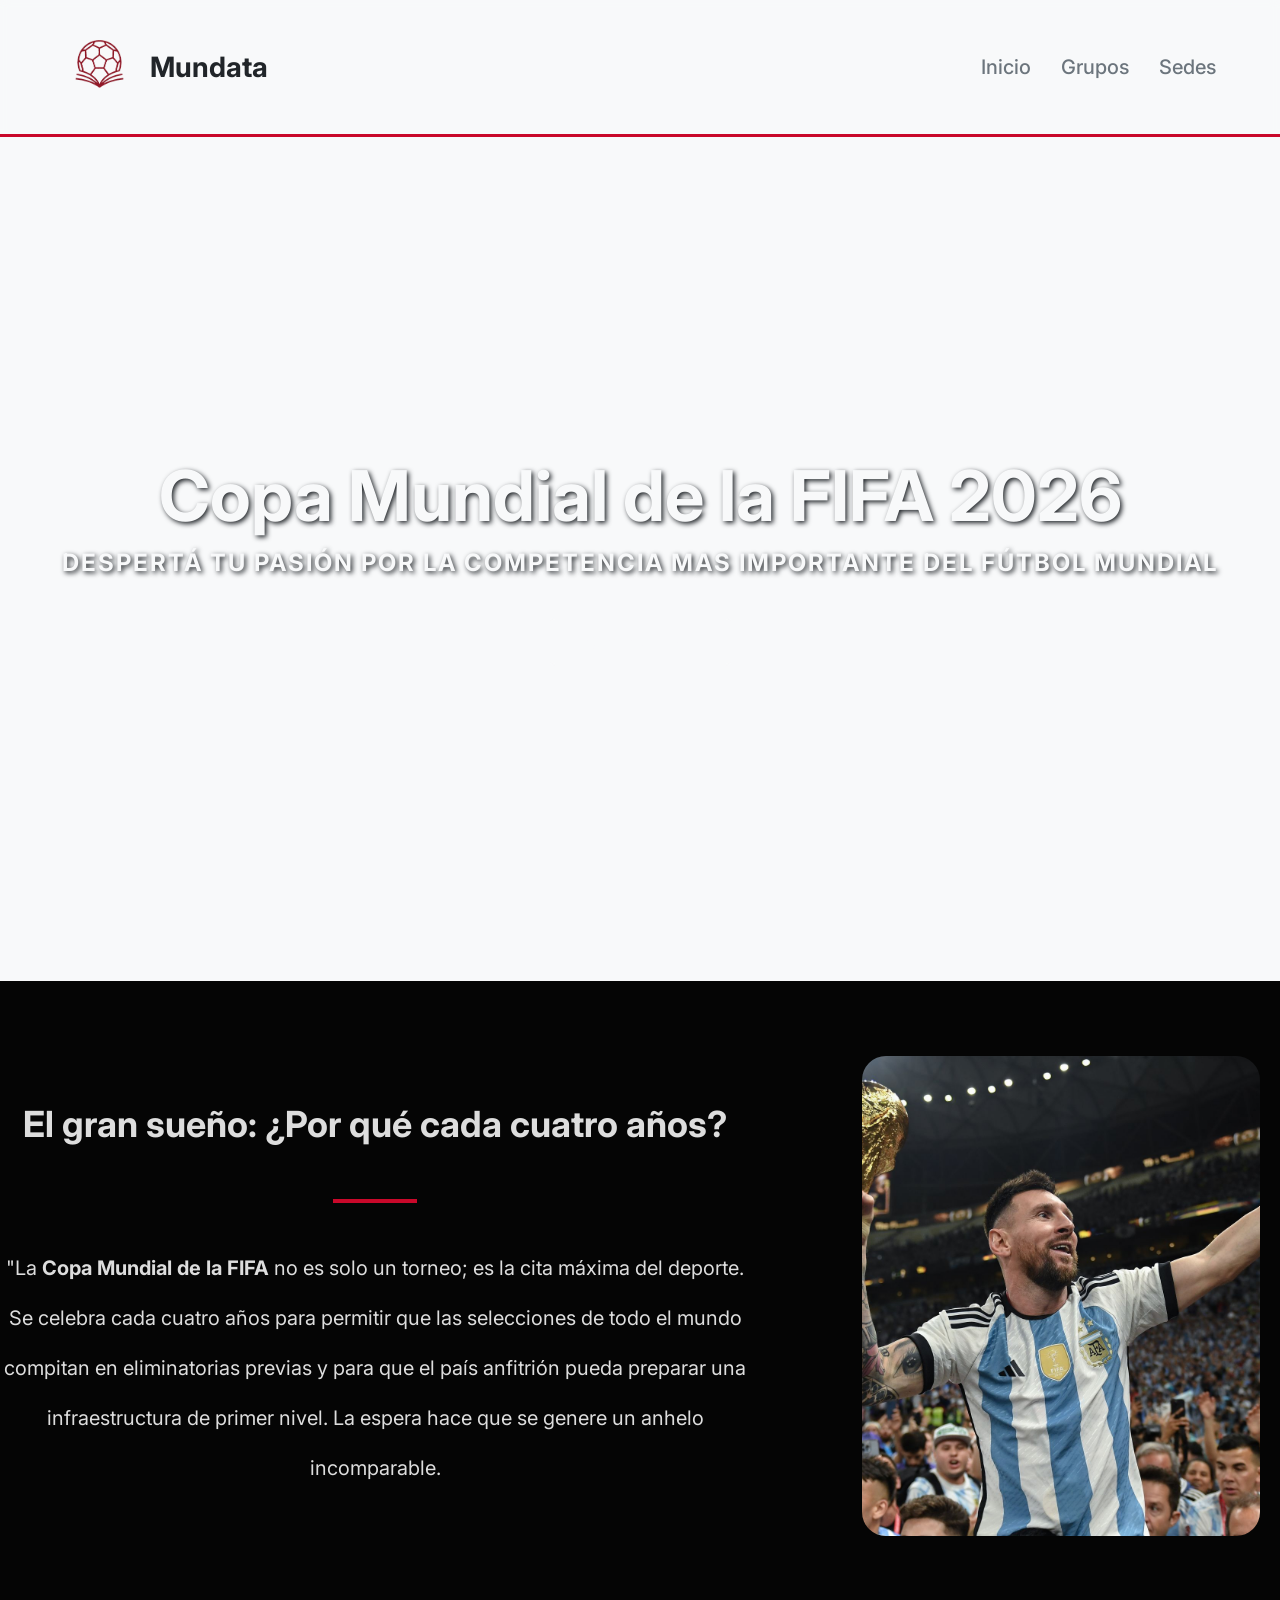
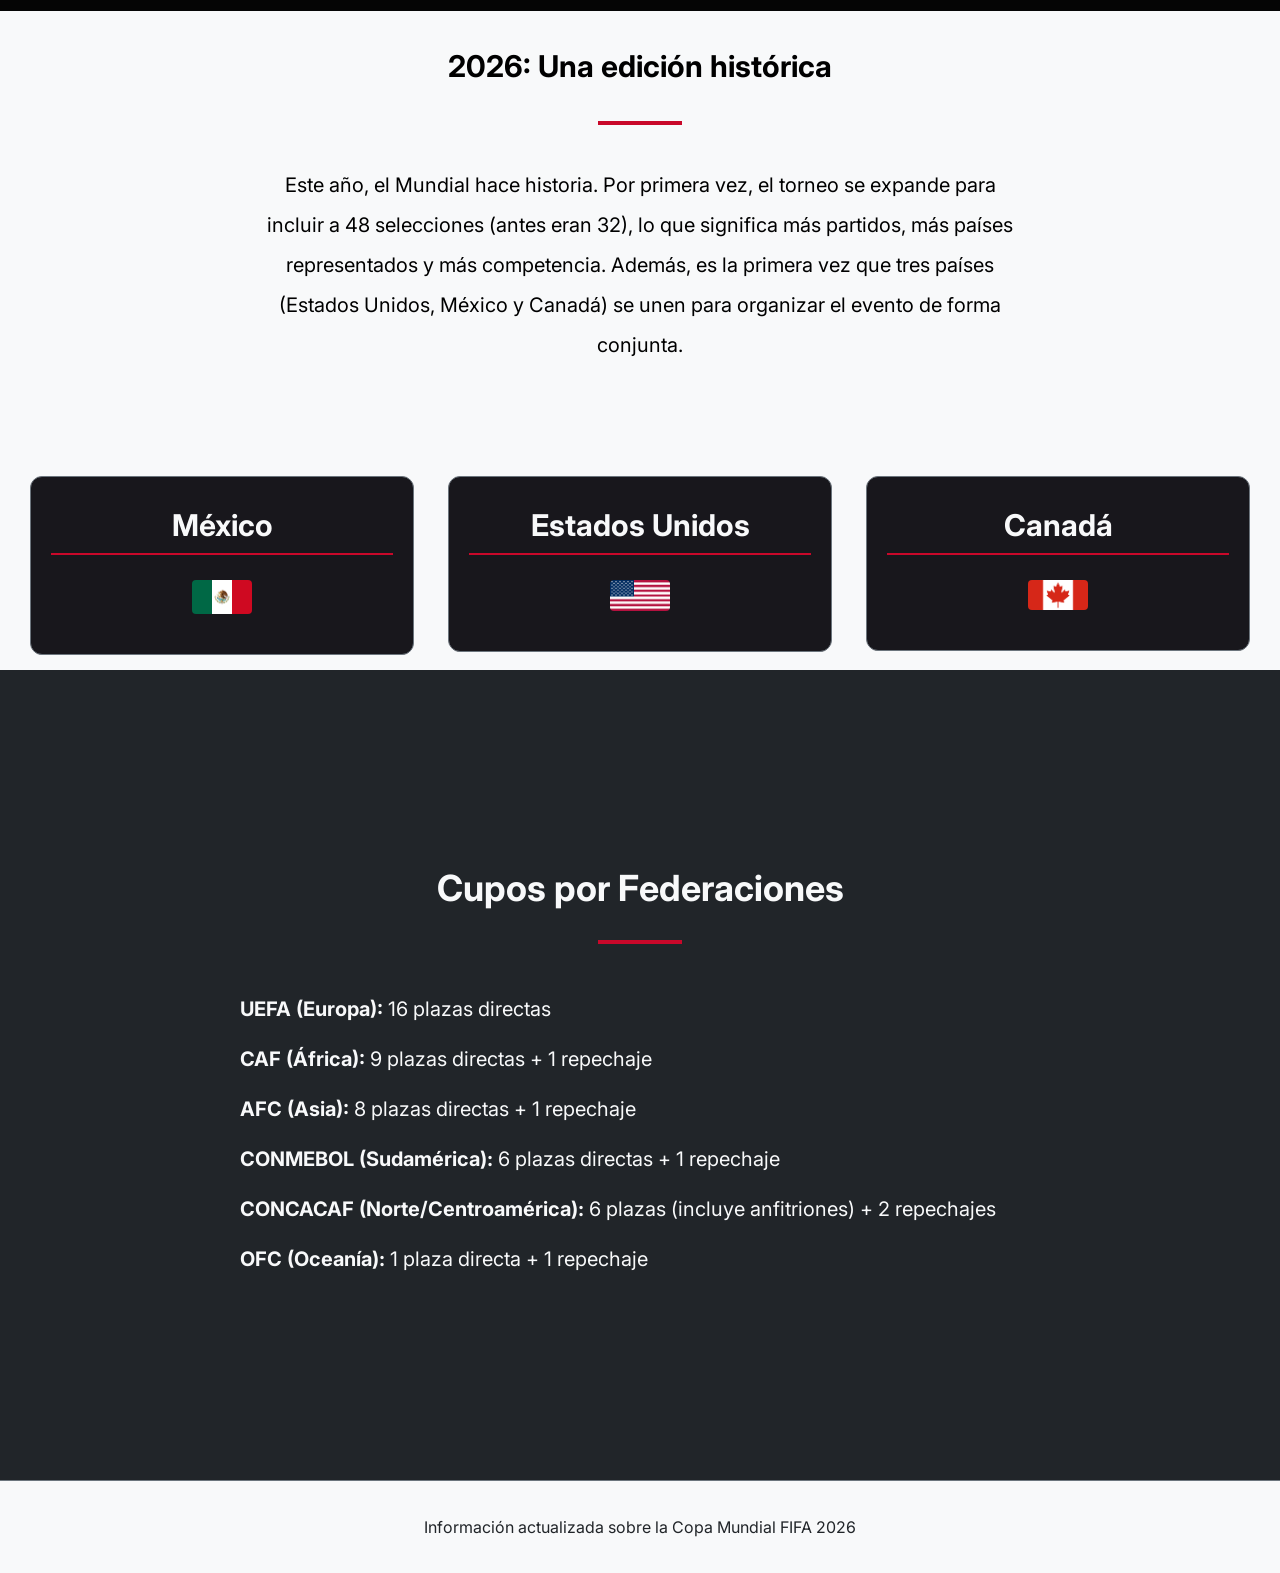
==== index.html @ bf54602b "tabla a equipos" ====
<!doctype html>
<html lang="es">
  <head>
    <meta charset="UTF-8">
    <link rel="preconnect" href="https://fonts.googleapis.com" />
    <link rel="preconnect" href="https://fonts.gstatic.com" crossorigin />
    <link href="https://fonts.googleapis.com/css2?family=Inter:ital,opsz,wght@0,14..32,100..900;1,14..32,100..900&display=swap" rel="stylesheet" />
    <link href="index.css" rel="stylesheet" />
    <title>Mundata</title>
  </head>
  <body>
    <header>
      <div id="logo-titulo">
        <a href="./index.html"><img src="img/logomundial.png" alt="Logo" id="imglogo" /></a>
        <div id="titulo">
          <h1>Mundata</h1>
        </div>
      </div>

      <div id="menulista">
        <ul id="listainicio">
          <li><a href="./index.html">Inicio</a></li>
          <li><a href="./grupos.html">Grupos</a></li>
          <li><a href="./paisesyciudades.html">Sedes</a></li>
        </ul>
      </div>
    </header>

    <main>
      <div id="infogeneral">
        <h1>Copa Mundial de la FIFA 2026</h1>
        <h2 id="sedes">DESPERTÁ TU PASIÓN POR LA COMPETENCIA MAS IMPORTANTE DEL FÚTBOL MUNDIAL</h2>
        <a href="#seccion-cupos" class="btn-cupos">Conocé más</a>
      </div>
    </main>
    <div id="contenido">
      <div class="descripcion">

        <h2>El gran sueño: ¿Por qué cada cuatro años?</h2>
        <hr class="linea-corta">
        <p>"La <strong>Copa Mundial de la FIFA</strong> no es solo un torneo; es la cita máxima del deporte. Se celebra cada cuatro años para permitir que las selecciones de todo el mundo compitan en eliminatorias previas y para que el país anfitrión pueda preparar una infraestructura de primer nivel. La espera hace que se genere un anhelo incomparable.</p>
      </div>

      <div id="imgmessi">
      </div>

      
    </div>
      <div class="descripcion1">
        <h2>2026: Una edición histórica</h2>
        <hr class="linea-corta">
        <p>Este año, el Mundial hace historia. Por primera vez, el torneo se expande para incluir a 48 selecciones (antes eran 32), lo que significa más partidos, más países representados y más competencia. Además, es la primera vez que tres países (Estados Unidos, México y Canadá) se unen para organizar el evento de forma conjunta.</p>
      </div>

      <div class="contenedor-sedes">
        <!-- MÉXICO -->
        <div class="columna-pais" id="col-mexico">
          <h2>México</h2>
          <img src="img/mexicoflag.png" alt="Bandera México" class="img-sede-bandera" />
        </div>

        <!-- ESTADOS UNIDOS -->
        <div class="columna-pais" id="col-eeuu">
          <h2>Estados Unidos</h2>
          <img src="img/usaflag.png" alt="Bandera EE.UU." class="img-sede-bandera" />
        </div>

        <!-- CANADÁ -->
        <div class="columna-pais" id="col-canada">
          <h2>Canadá</h2>
          <img src="img/canbad.png" alt="Bandera Canadá" class="img-sede-bandera" />
        </div>
      </div>

      <div>

        <div id="seccion-cupos">
          <div class="contenido-cupos">
            <h2>Cupos por Federaciones</h2>
            <hr class="linea-corta">
        <ul id="lista-cupos">
          <li><strong>UEFA (Europa):</strong> 16 plazas directas</li>
          <li><strong>CAF (África):</strong> 9 plazas directas + 1 repechaje</li>
          <li><strong>AFC (Asia):</strong> 8 plazas directas + 1 repechaje</li>
          <li><strong>CONMEBOL (Sudamérica):</strong> 6 plazas directas + 1 repechaje</li>
          <li><strong>CONCACAF (Norte/Centroamérica):</strong> 6 plazas (incluye anfitriones) + 2 repechajes</li>
          <li><strong>OFC (Oceanía):</strong> 1 plaza directa + 1 repechaje</li>
        </ul>
          </div>
        </div>

        <div class="tjgrupos">

        </div>
        
      </div>
    </div>
    <footer>
        <p>Información actualizada sobre la Copa Mundial FIFA 2026</p>
    </footer>
  </body>
</html>
---- index.css ----
body {
  margin: 0;
  font-family: "Inter", sans-serif;
  background-color: #F8F9FA;
  color: #212529;
}

/* --- HEADER Y NAVEGACIÓN --- */
header {
  background-color: rgba(248, 249, 250, 0.85);
  display: flex;
  justify-content: space-between;
  align-items: center;
  padding: 15px 5%; /* Padding aumentado para dar más altura al nav */
  border-bottom: 3px solid #C9082A;
  position: sticky;
  top: 0;
  z-index: 1000;
  backdrop-filter: blur(5px);
}

#logo-titulo {
  display: flex;
  align-items: center;
}

#imglogo {
  height: 100px; /* Logo más grande */
  width: auto;
  margin-right: 15px;
}

#titulo h1 {
  font-size: 28px;
  margin: 0;
  color: #212529;
}

#menulista {
  margin: 0;
}

#listainicio {
  list-style: none;
  display: flex;
  gap: 30px;
  margin: 0;
  padding: 0;
}

#listainicio li a {
  text-decoration: none;
  color: #6C757D;
  font-size: 20px;
  font-weight: 500;
  transition: color 0.3s;
}

#listainicio li a:hover {
  color: #C9082A;
}

/* --- MAIN (Imagen de fondo principal) --- */
main {
  background-image: url(./img/hardgol.png);
  background-size: cover;
  background-repeat: no-repeat;
  background-position: center;
  background-attachment: fixed;
  margin: 0;
  /* 100vh (viewport height) menos los ~55px que ocupa el menú, para que encaje perfecto sin generar scroll extra */
  height: calc(100vh - 56px); 
  display: flex;
  justify-content: center;
  align-items: center;
}

#infogeneral {
  text-align: center;
  width: 100%;
}

#infogeneral h1 {
  font-size: 70px;
  margin: 0 0 10px 0;
  text-shadow: 2px 2px 5px #212529;
  color: #F8F9FA;
}

#infogeneral h2 {
  font-size: 24px;
  margin: 0 0 40px 0;
  letter-spacing: 2px; /* Separa un poco las letras para que sea más legible */
  color: #F8F9FA;
  text-shadow: 2px 2px 5px #212529;
}

.btn-cupos {
  display: inline-block;
  padding: 12px 35px;
  background-color: transparent;
  color: #F8F9FA;
  text-decoration: none;
  font-size: 18px;
  font-weight: bold;
  border: 2px solid #F8F9FA;
  border-radius: 5px;
  transition: 0.3s;
}

.btn-cupos:hover {
  background-color: #ffffff;
  color: #000000;
}

#contenido{
  background-color: #050505; 
  height: 70vh;
  display: flex;
  justify-content: center;
  align-items: center;
  text-align: center;
  gap: 7rem;
}

.descripcion {
  list-style: none;
  padding: 0;
  font-size: 20px;
  line-height: 2.5;
  max-width: 750px;
  text-align: center;
  color: #dddddd;
}

#imgmessi{
  background-image: url(/img/GettyImages-1450300303.webp);
  background-size: cover;
  background-position: center;
  height: 30rem;
  width: 40rem;
  margin-right: 20px;
  border-radius: 24px;
}

.descripcion1 {
  height: 45vh;
  list-style: none;
  padding: 0;
  font-size: 20px;
  line-height: 2;
  max-width: 750px;
  margin: 0 auto;
  text-align: center;
  color: #000000;
}
.descripcion h2 {
  font-size: 36px;
  margin-top: 0;
}

.contenedor-sedes {
  text-align: center;
  margin-top: 20px;
}

.columna-pais {
  display: inline-block; /* Alternativa simple y pura a flex/grid */
  vertical-align: top;
  width: 30%;
  min-width: 280px;
  margin: 15px;
  padding: 30px 20px;
  background-color: #18171c; /* Fondo oscuro liso */
  border: 1px solid #6C757D;
  border-radius: 12px;
  text-align: left;
  box-sizing: border-box;
  transition: box-shadow 0.3s;
}

.columna-pais:hover {
  box-shadow: 0 0 15px rgba(201, 8, 42, 0.5);
}

.columna-pais h2 {
  text-align: center;
  font-size: 30px;
  margin-top: 0;
  padding-bottom: 10px;
  border-bottom: 2px solid #C9082A;
  color: #F8F9FA;
}

/* Colores específicos en hovers u detalles */
#col-mexico h2 { border-bottom-color: #C9082A; }
#col-eeuu h2 { border-bottom-color: #C9082A; }
#col-canada h2 { border-bottom-color: #C9082A; }

.img-sede-bandera {
  display: block;
  margin: 10px auto;
  width: 60px;
  height: auto;
  border-radius: 4px;
}

.lista-ciudades {
  list-style: none; /* Elimina viñetas clásicas */
  padding: 0;
  margin-top: 20px;
}

.lista-ciudades li {
  padding: 12px 10px;
  border-bottom: 1px solid #6C757D;
  font-size: 16px;
  color: #F8F9FA;
}

.lista-ciudades li:last-child {
  border-bottom: none;
}

.lista-ciudades li:hover {
  background-color: #C9082A;
  color: #F8F9FA;
}



/* --- SECCIÓN DE CUPOS (Pantalla completa al bajar) --- */
#seccion-cupos {
  background-color: #212529;
  height: 90vh; /* Ocupa rigurosamente toda tu pantalla */
  display: flex;
  justify-content: center;
  align-items: center;
  text-align: center;
}

.contenido-cupos {
  width: 100%;
}

.contenido-cupos h2 {
  font-size: 36px;
  margin-top: 0;
  color: #F8F9FA;
}

.linea-corta {
  width: 80px;
  border: 2px solid #C9082A;
  margin: 20px auto 40px auto;
}

#lista-cupos {
  list-style: none;
  padding: 0;
  font-size: 20px;
  line-height: 2.5;
  max-width: 800px;
  margin: 0 auto;
  text-align: left;
  color: #F8F9FA;
}

/* --- FOOTER --- */
footer {
  text-align: center;
  background-color: #F8F9FA;
  padding: 20px;
  margin: 0;
  border-top: 1px solid #6C757D;
  color: #212529;
}
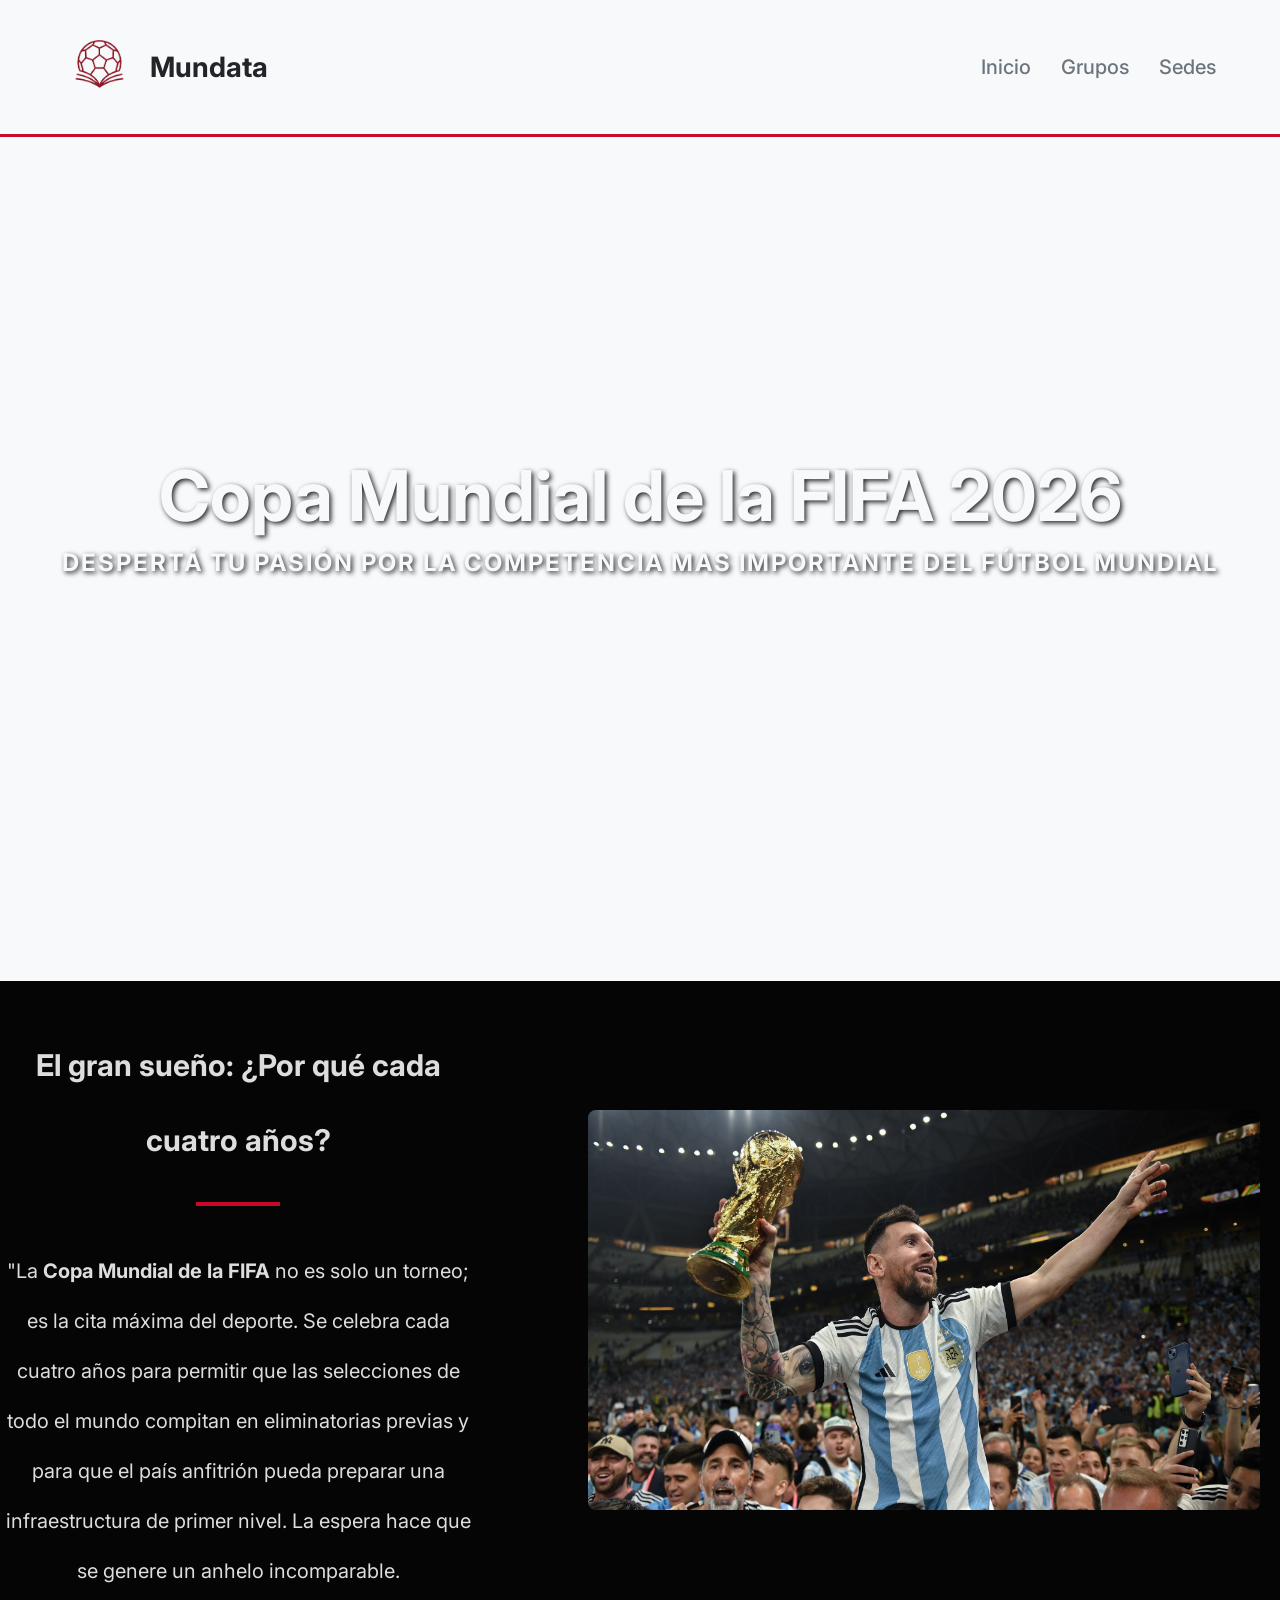
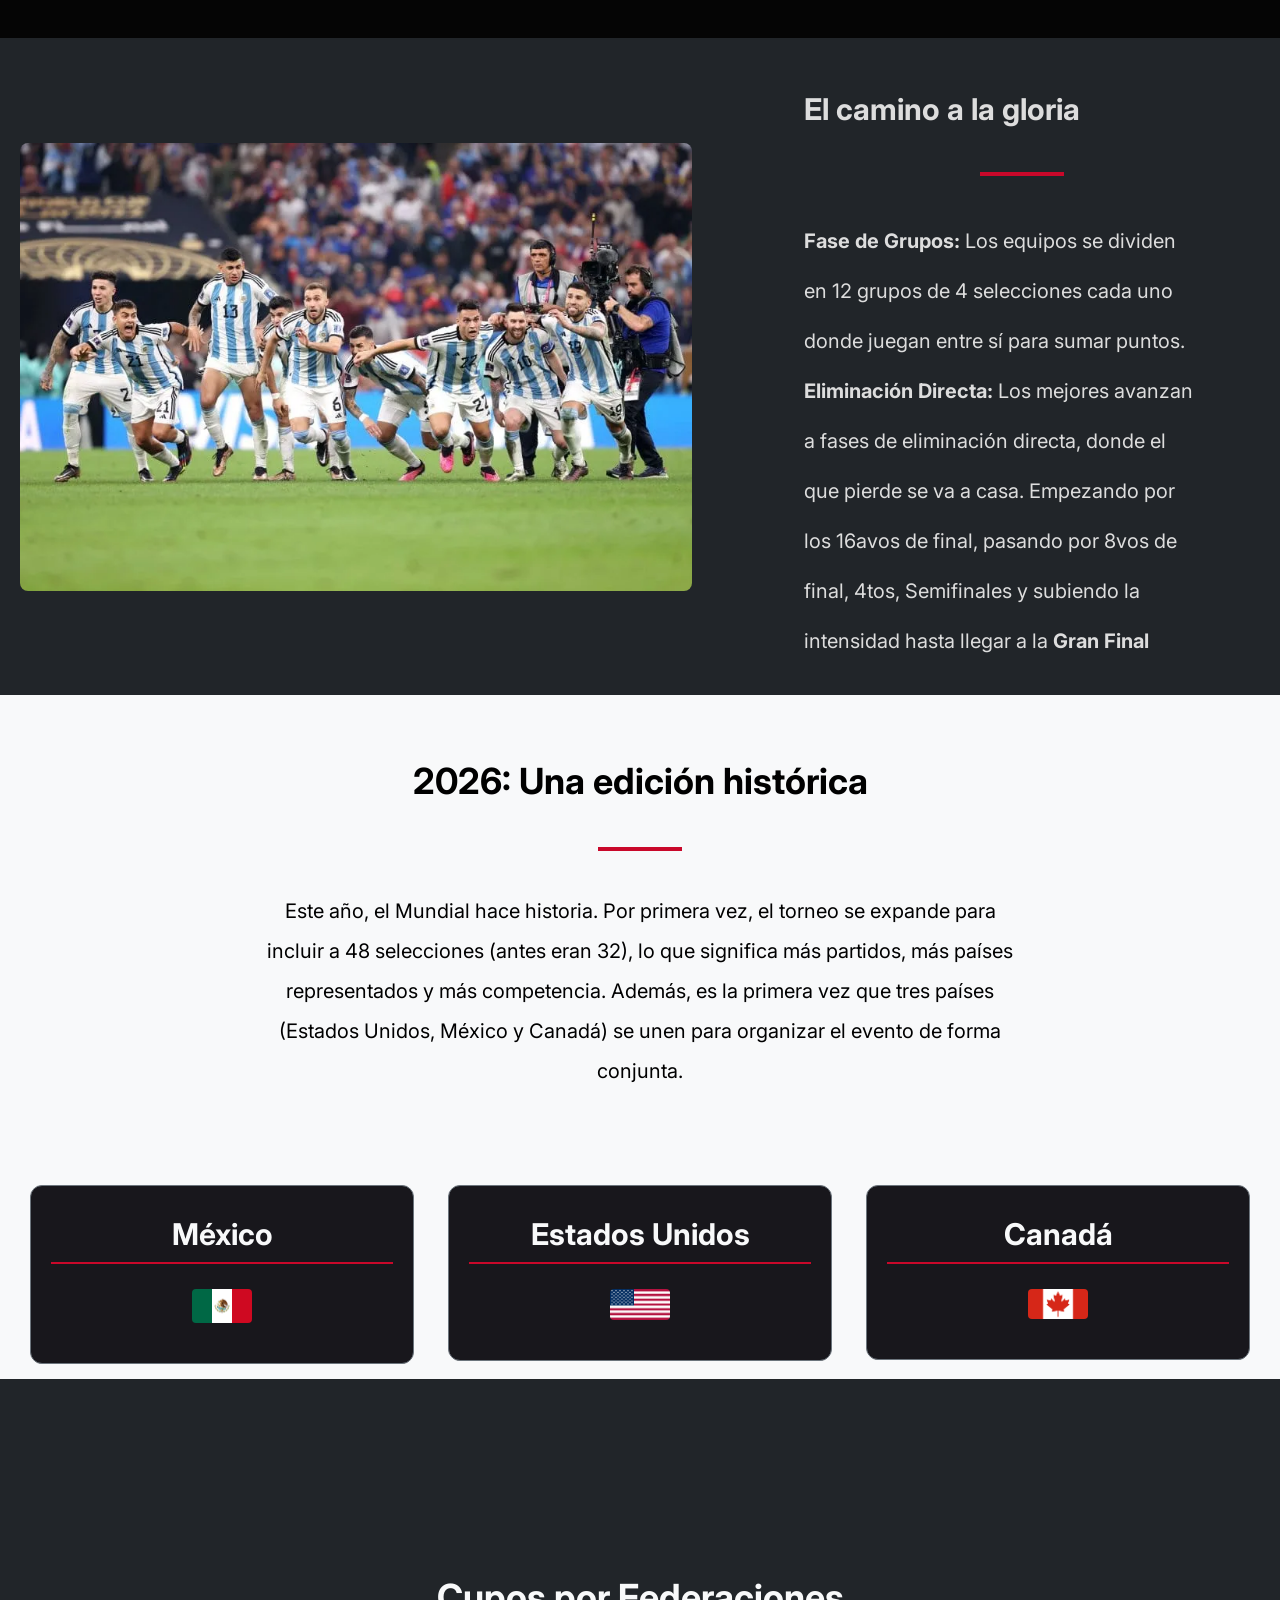
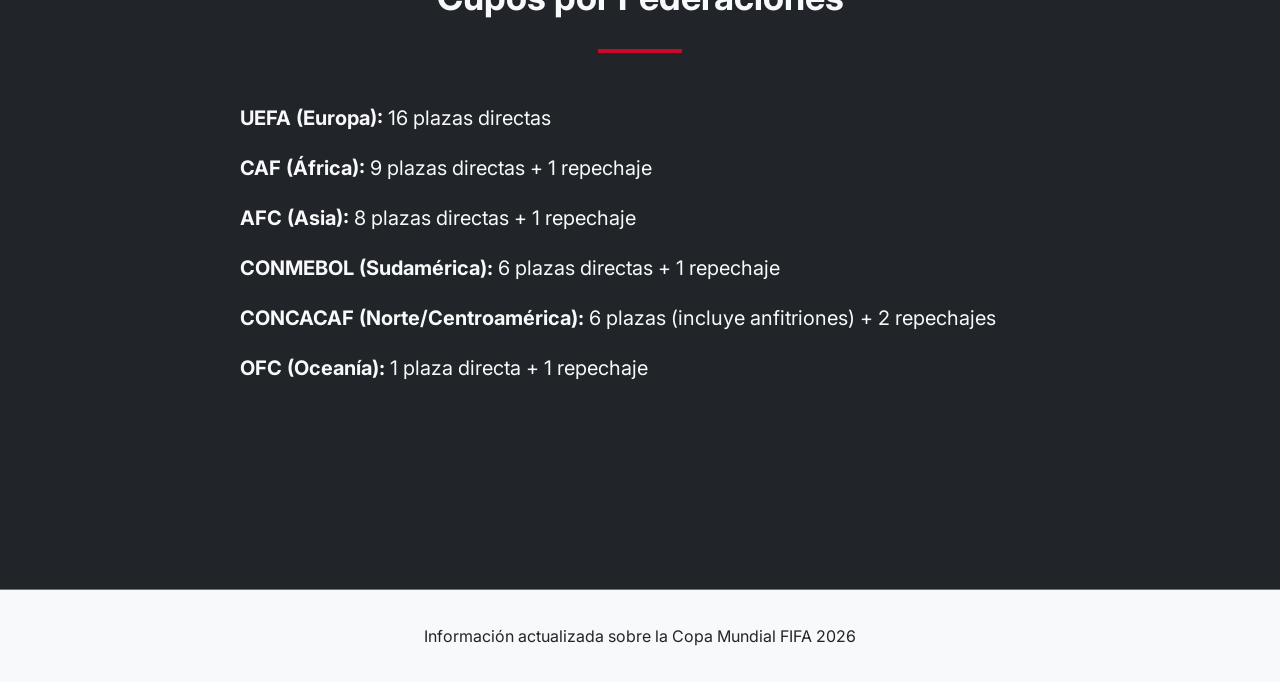
==== commit 7a11e158: "par de cambios" ====
--- a/index.html
+++ b/index.html
@@ -30,23 +30,30 @@
       <div id="infogeneral">
         <h1>Copa Mundial de la FIFA 2026</h1>
         <h2 id="sedes">DESPERTÁ TU PASIÓN POR LA COMPETENCIA MAS IMPORTANTE DEL FÚTBOL MUNDIAL</h2>
-        <a href="#seccion-cupos" class="btn-cupos">Conocé más</a>
+        <a href="#contenido" class="btn-cupos">Conocé más</a>
       </div>
     </main>
     <div id="contenido">
       <div class="descripcion">
-
         <h2>El gran sueño: ¿Por qué cada cuatro años?</h2>
         <hr class="linea-corta">
         <p>"La <strong>Copa Mundial de la FIFA</strong> no es solo un torneo; es la cita máxima del deporte. Se celebra cada cuatro años para permitir que las selecciones de todo el mundo compitan en eliminatorias previas y para que el país anfitrión pueda preparar una infraestructura de primer nivel. La espera hace que se genere un anhelo incomparable.</p>
       </div>
-
-      <div id="imgmessi">
+      <img src="img/imgmessi.png" id="imgmessi">
+    </div> 
+      <div id="contenido1"> 
+        <img src="img/festejo.png" id="imgfestejo">
+        <div class="descripcion1">
+        <h2>El camino a la gloria</h2>
+        <hr class="linea-corta">
+        <ul id="descripcion1-l">
+          <li><strong>Fase de Grupos: </strong> Los equipos se dividen en 12 grupos de 4 selecciones cada uno donde juegan entre sí para sumar puntos.</li>
+          <li><strong>Eliminación Directa:</strong>  Los mejores avanzan a fases de eliminación directa, donde el que pierde se va a casa. Empezando por los 16avos de final, pasando por 8vos de final, 4tos, Semifinales y subiendo la intensidad hasta llegar a la <strong>Gran Final </strong></li>
+        </ul>
+        </div>
       </div>
-
-      
-    </div>
-      <div class="descripcion1">
+    
+      <div class="descripcion2">
         <h2>2026: Una edición histórica</h2>
         <hr class="linea-corta">
         <p>Este año, el Mundial hace historia. Por primera vez, el torneo se expande para incluir a 48 selecciones (antes eran 32), lo que significa más partidos, más países representados y más competencia. Además, es la primera vez que tres países (Estados Unidos, México y Canadá) se unen para organizar el evento de forma conjunta.</p>
--- a/index.css
+++ b/index.css
@@ -115,35 +115,72 @@
 
 #contenido{
   background-color: #050505; 
-  height: 70vh;
+  height: 73vh;
   display: flex;
   justify-content: center;
   align-items: center;
   text-align: center;
   gap: 7rem;
 }
+#contenido1{
+  background-color: #212529; 
+  height: 73vh;
+  display: flex;
+  justify-content: right;
+  align-items: center;
+  text-align: left;
+  gap: 7rem;
+  padding-right: 40px;
+}
 
 .descripcion {
   list-style: none;
   padding: 0;
   font-size: 20px;
   line-height: 2.5;
-  max-width: 750px;
+  max-width: 700px;
   text-align: center;
   color: #dddddd;
+}
+#descripcion1-l{
+  list-style: none;
+  padding: 0;
+  font-size: 20px;
+  line-height: 2.5;
+  max-width: 700px;
+  color: #dddddd;
+  padding-right: 40px;
+
+}
+.descripcion1 {
+  list-style: none;
+  padding: 0;
+  font-size: 20px;
+  line-height: 2.5;
+  max-width: 700px;
+  color: #dddddd;
+  
 }
 
 #imgmessi{
   background-image: url(/img/GettyImages-1450300303.webp);
   background-size: cover;
   background-position: center;
-  height: 30rem;
-  width: 40rem;
+  height: 25rem;
+  width: 42rem;
   margin-right: 20px;
-  border-radius: 24px;
-}
-
-.descripcion1 {
+  border-radius: 8px;
+}
+#imgfestejo{
+  background-image: url(/img/festejo.png);
+  background-size: cover;
+  background-position: center;
+  height: 28rem;
+  width: 42rem;
+  margin-left: 20px;
+  border-radius: 8px;
+}
+.descripcion2 {
   height: 45vh;
   list-style: none;
   padding: 0;
@@ -154,9 +191,9 @@
   text-align: center;
   color: #000000;
 }
-.descripcion h2 {
+.descripcion2 h2 {
   font-size: 36px;
-  margin-top: 0;
+  margin-top: 50px;
 }
 
 .contenedor-sedes {
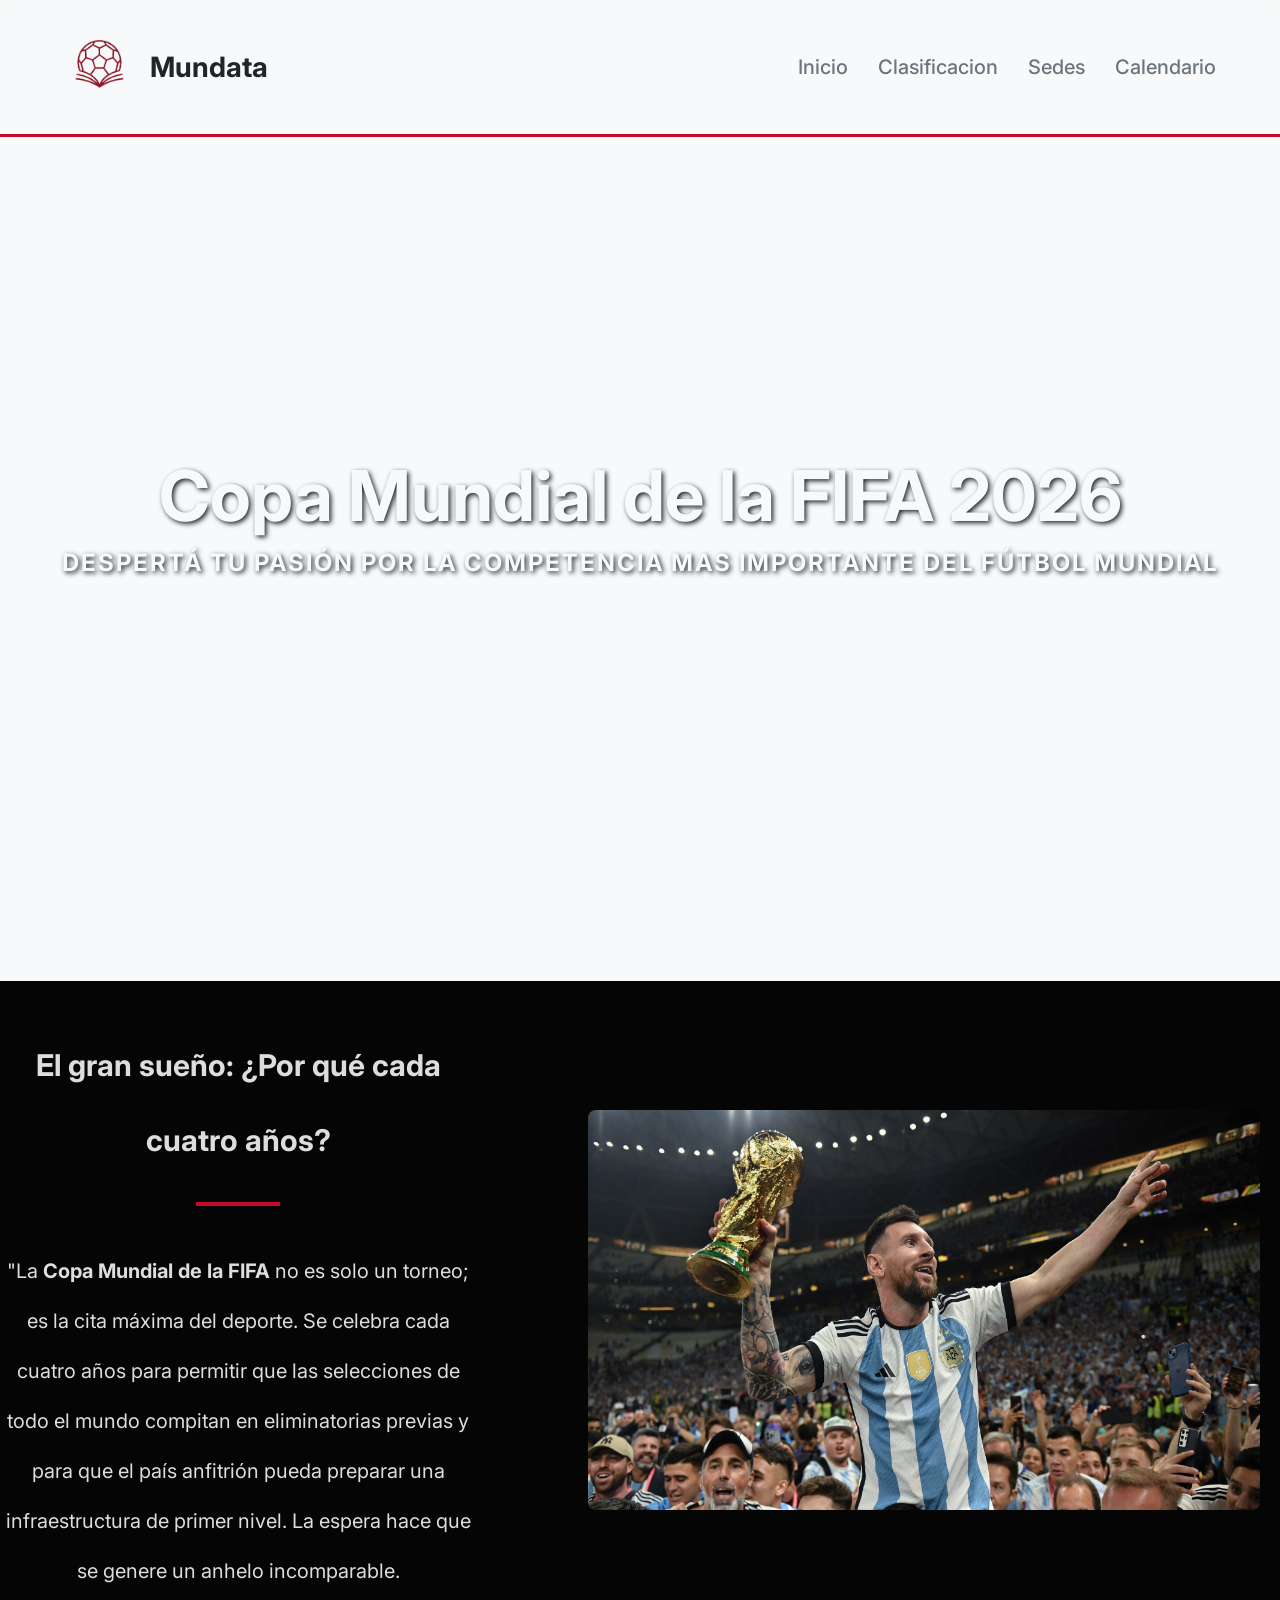
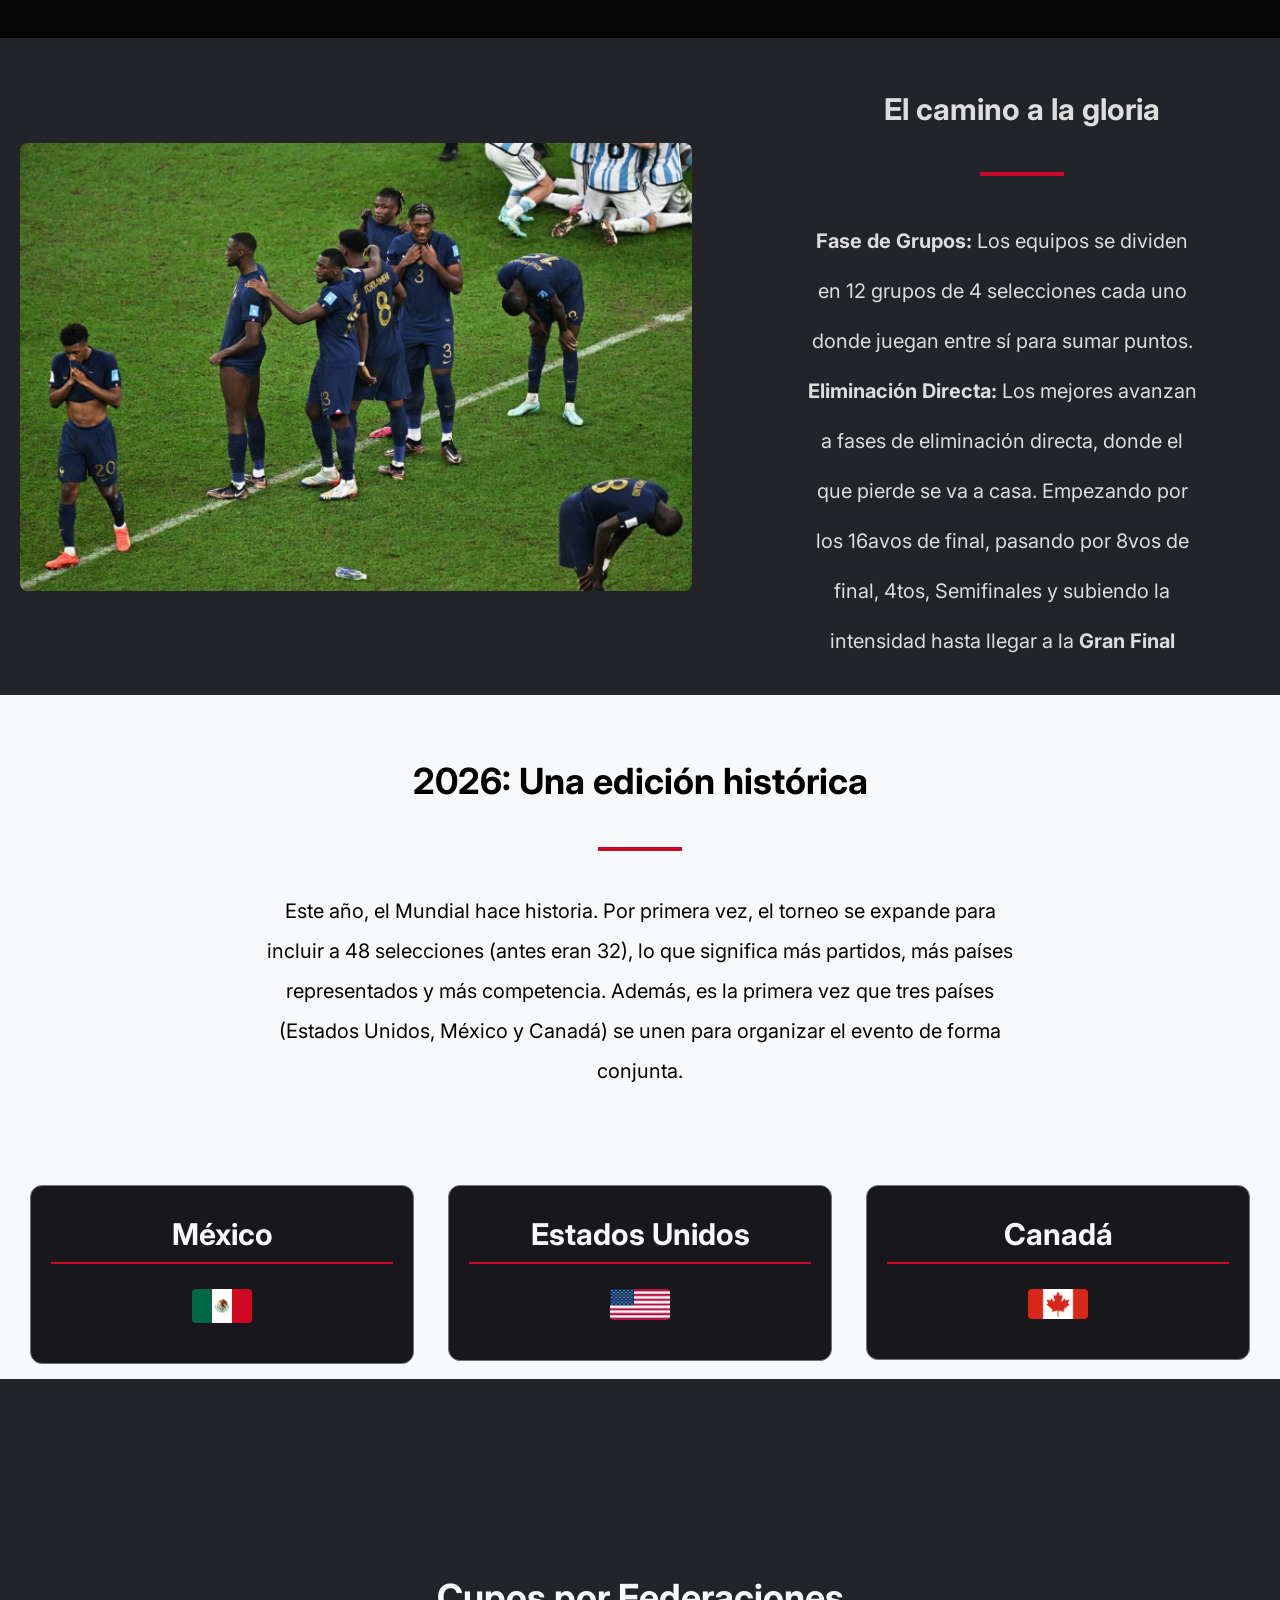
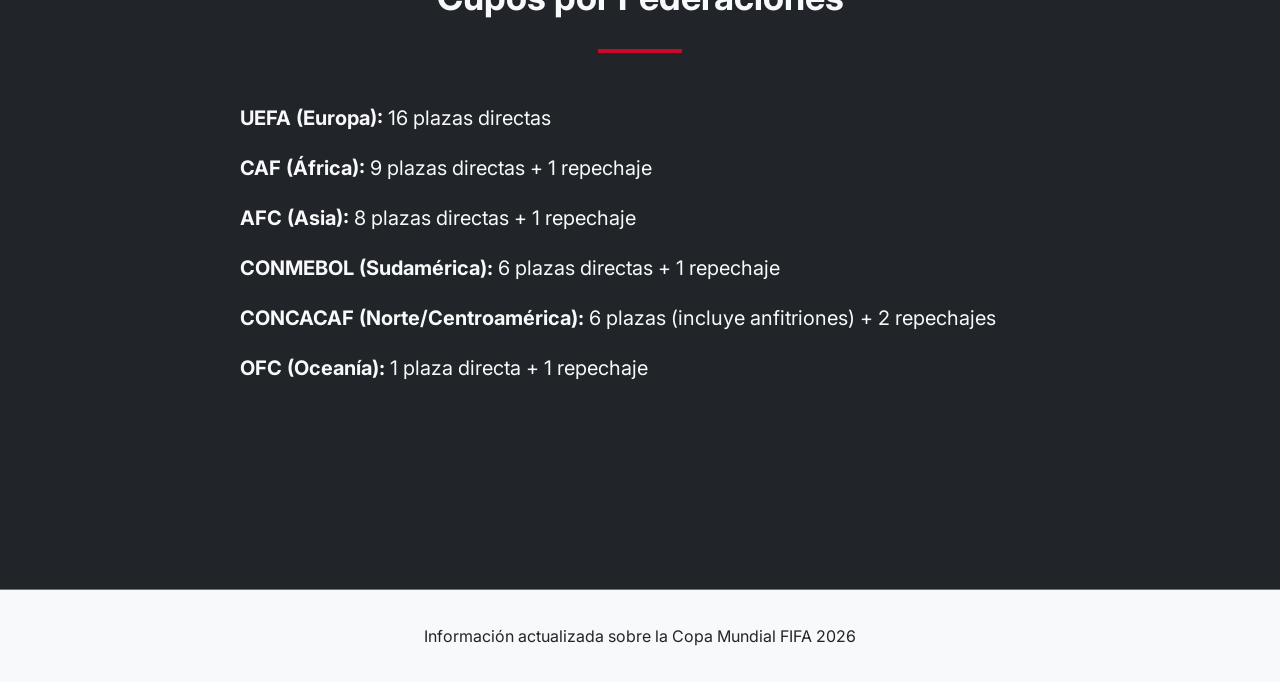
==== commit 649f55c9: "act" ====
--- a/index.html
+++ b/index.html
@@ -8,8 +8,10 @@
     <link href="index.css" rel="stylesheet" />
     <title>Mundata</title>
   </head>
+
   <body>
     <header>
+
       <div id="logo-titulo">
         <a href="./index.html"><img src="img/logomundial.png" alt="Logo" id="imglogo" /></a>
         <div id="titulo">
@@ -20,8 +22,9 @@
       <div id="menulista">
         <ul id="listainicio">
           <li><a href="./index.html">Inicio</a></li>
-          <li><a href="./grupos.html">Grupos</a></li>
+          <li><a href="./grupos.html">Clasificacion</a></li>
           <li><a href="./paisesyciudades.html">Sedes</a></li>
+          <li><a href="./calendario.html">Calendario</a></li>
         </ul>
       </div>
     </header>
@@ -33,6 +36,7 @@
         <a href="#contenido" class="btn-cupos">Conocé más</a>
       </div>
     </main>
+
     <div id="contenido">
       <div class="descripcion">
         <h2>El gran sueño: ¿Por qué cada cuatro años?</h2>
@@ -41,8 +45,9 @@
       </div>
       <img src="img/imgmessi.png" id="imgmessi">
     </div> 
+
       <div id="contenido1"> 
-        <img src="img/festejo.png" id="imgfestejo">
+        <img src="img/13634229482532e3670bcf71c621d3cba2f00c4955c3d59wjpg.avif" id="imgfestejo">
         <div class="descripcion1">
         <h2>El camino a la gloria</h2>
         <hr class="linea-corta">
@@ -96,9 +101,6 @@
           </div>
         </div>
 
-        <div class="tjgrupos">
-
-        </div>
         
       </div>
     </div>
--- a/index.css
+++ b/index.css
@@ -159,6 +159,7 @@
   line-height: 2.5;
   max-width: 700px;
   color: #dddddd;
+  text-align: center;
   
 }
 
@@ -172,7 +173,7 @@
   border-radius: 8px;
 }
 #imgfestejo{
-  background-image: url(/img/festejo.png);
+  background-image: url(./img/13634229482532e3670bcf71c621d3cba2f00c4955c3d59wjpg.avif);
   background-size: cover;
   background-position: center;
   height: 28rem;
@@ -311,4 +312,47 @@
   margin: 0;
   border-top: 1px solid #6C757D;
   color: #212529;
+}
+
+
+.carrusel {
+  width: 300px;
+  overflow: hidden;
+  margin: auto;
+  position: relative;
+}
+
+.slides {
+  display: flex;
+  width: 300%;
+  transition: transform 0.5s;
+}
+
+.slide {
+  width: 100%;
+  flex-shrink: 0;
+  padding: 40px;
+  text-align: center;
+  background: lightgray;
+}
+
+/* mover slides */
+#s1:checked ~ .slides { transform: translateX(0); }
+#s2:checked ~ .slides { transform: translateX(-100%); }
+#s3:checked ~ .slides { transform: translateX(-200%); }
+
+/* botones */
+.nav {
+  text-align: center;
+  margin-top: 10px;
+}
+
+.nav label {
+  display: inline-block;
+  width: 10px;
+  height: 10px;
+  background: gray;
+  margin: 5px;
+  cursor: pointer;
+  border-radius: 50%;
 }
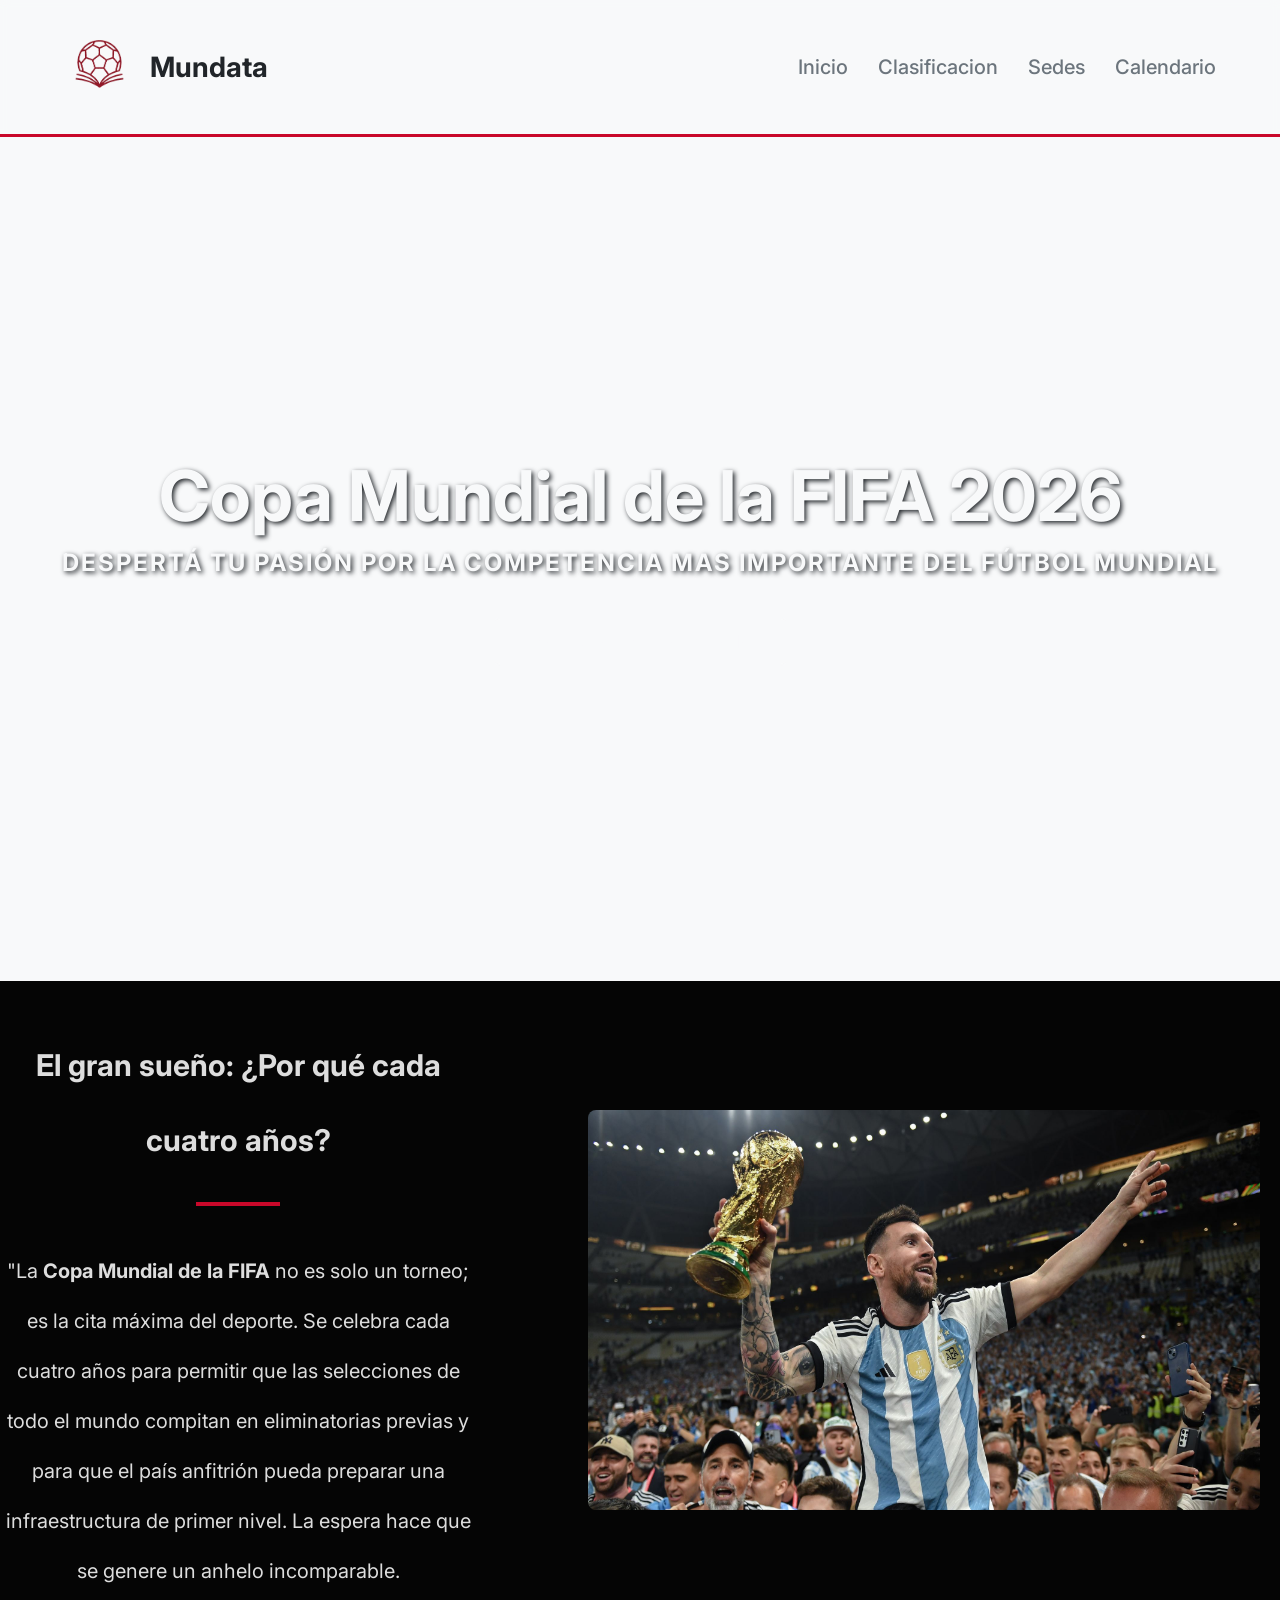
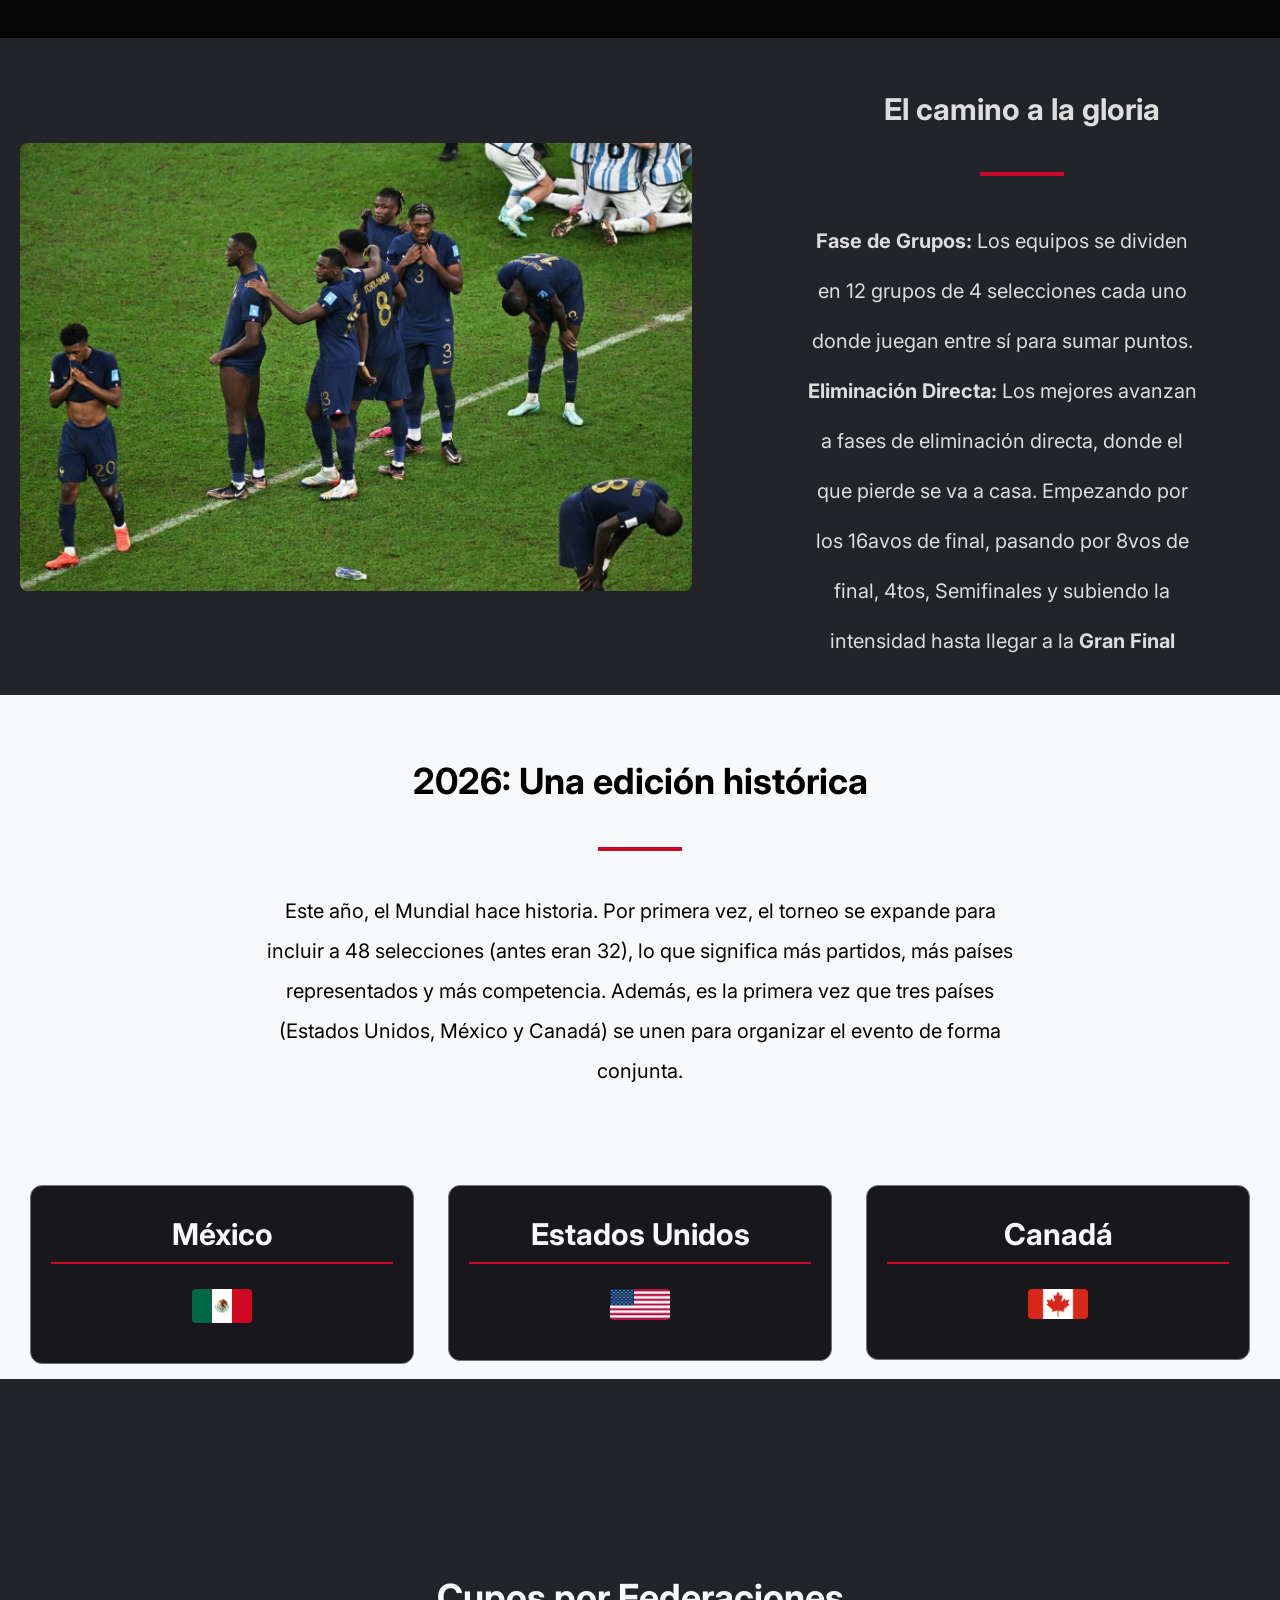
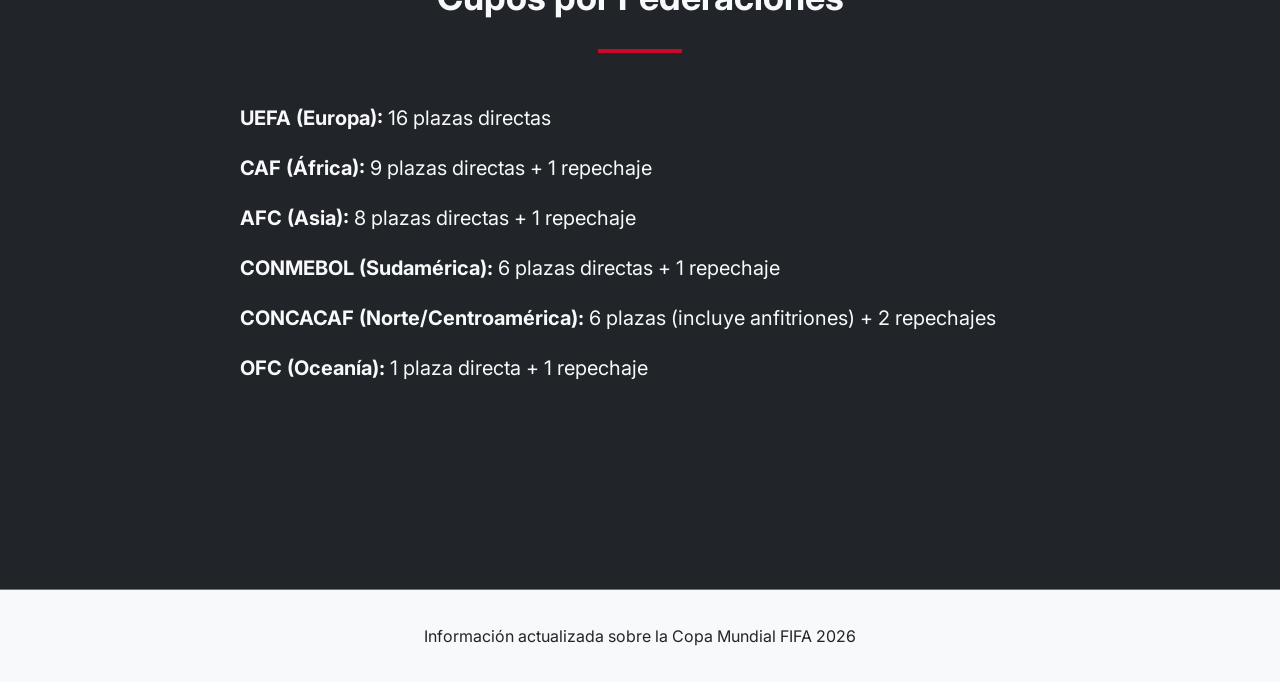
==== commit fd28a166: "Formulario" ====
--- a/index.html
+++ b/index.html
@@ -33,7 +33,7 @@
       <div id="infogeneral">
         <h1>Copa Mundial de la FIFA 2026</h1>
         <h2 id="sedes">DESPERTÁ TU PASIÓN POR LA COMPETENCIA MAS IMPORTANTE DEL FÚTBOL MUNDIAL</h2>
-        <a href="#contenido" class="btn-cupos">Conocé más</a>
+        <a href="./sorteo.html" class="btn-cupos">Participa por una entrada</a>
       </div>
     </main>
 
@@ -106,6 +106,7 @@
     </div>
     <footer>
         <p>Información actualizada sobre la Copa Mundial FIFA 2026</p>
+
     </footer>
   </body>
 </html> 
--- a/index.css
+++ b/index.css
@@ -5,7 +5,7 @@
   color: #212529;
 }
 
-/* --- HEADER Y NAVEGACIÓN --- */
+/* Header y nav*/
 header {
   background-color: rgba(248, 249, 250, 0.85);
   display: flex;
@@ -60,7 +60,7 @@
   color: #C9082A;
 }
 
-/* --- MAIN (Imagen de fondo principal) --- */
+
 main {
   background-image: url(./img/hardgol.png);
   background-size: cover;
@@ -267,10 +267,10 @@
 
 
 
-/* --- SECCIÓN DE CUPOS (Pantalla completa al bajar) --- */
+/* Cupos en pagina principal*/
 #seccion-cupos {
   background-color: #212529;
-  height: 90vh; /* Ocupa rigurosamente toda tu pantalla */
+  height: 90vh; /* Seccion con medida para que ocupemos la la pantalla */
   display: flex;
   justify-content: center;
   align-items: center;
@@ -336,10 +336,6 @@
   background: lightgray;
 }
 
-/* mover slides */
-#s1:checked ~ .slides { transform: translateX(0); }
-#s2:checked ~ .slides { transform: translateX(-100%); }
-#s3:checked ~ .slides { transform: translateX(-200%); }
 
 /* botones */
 .nav {
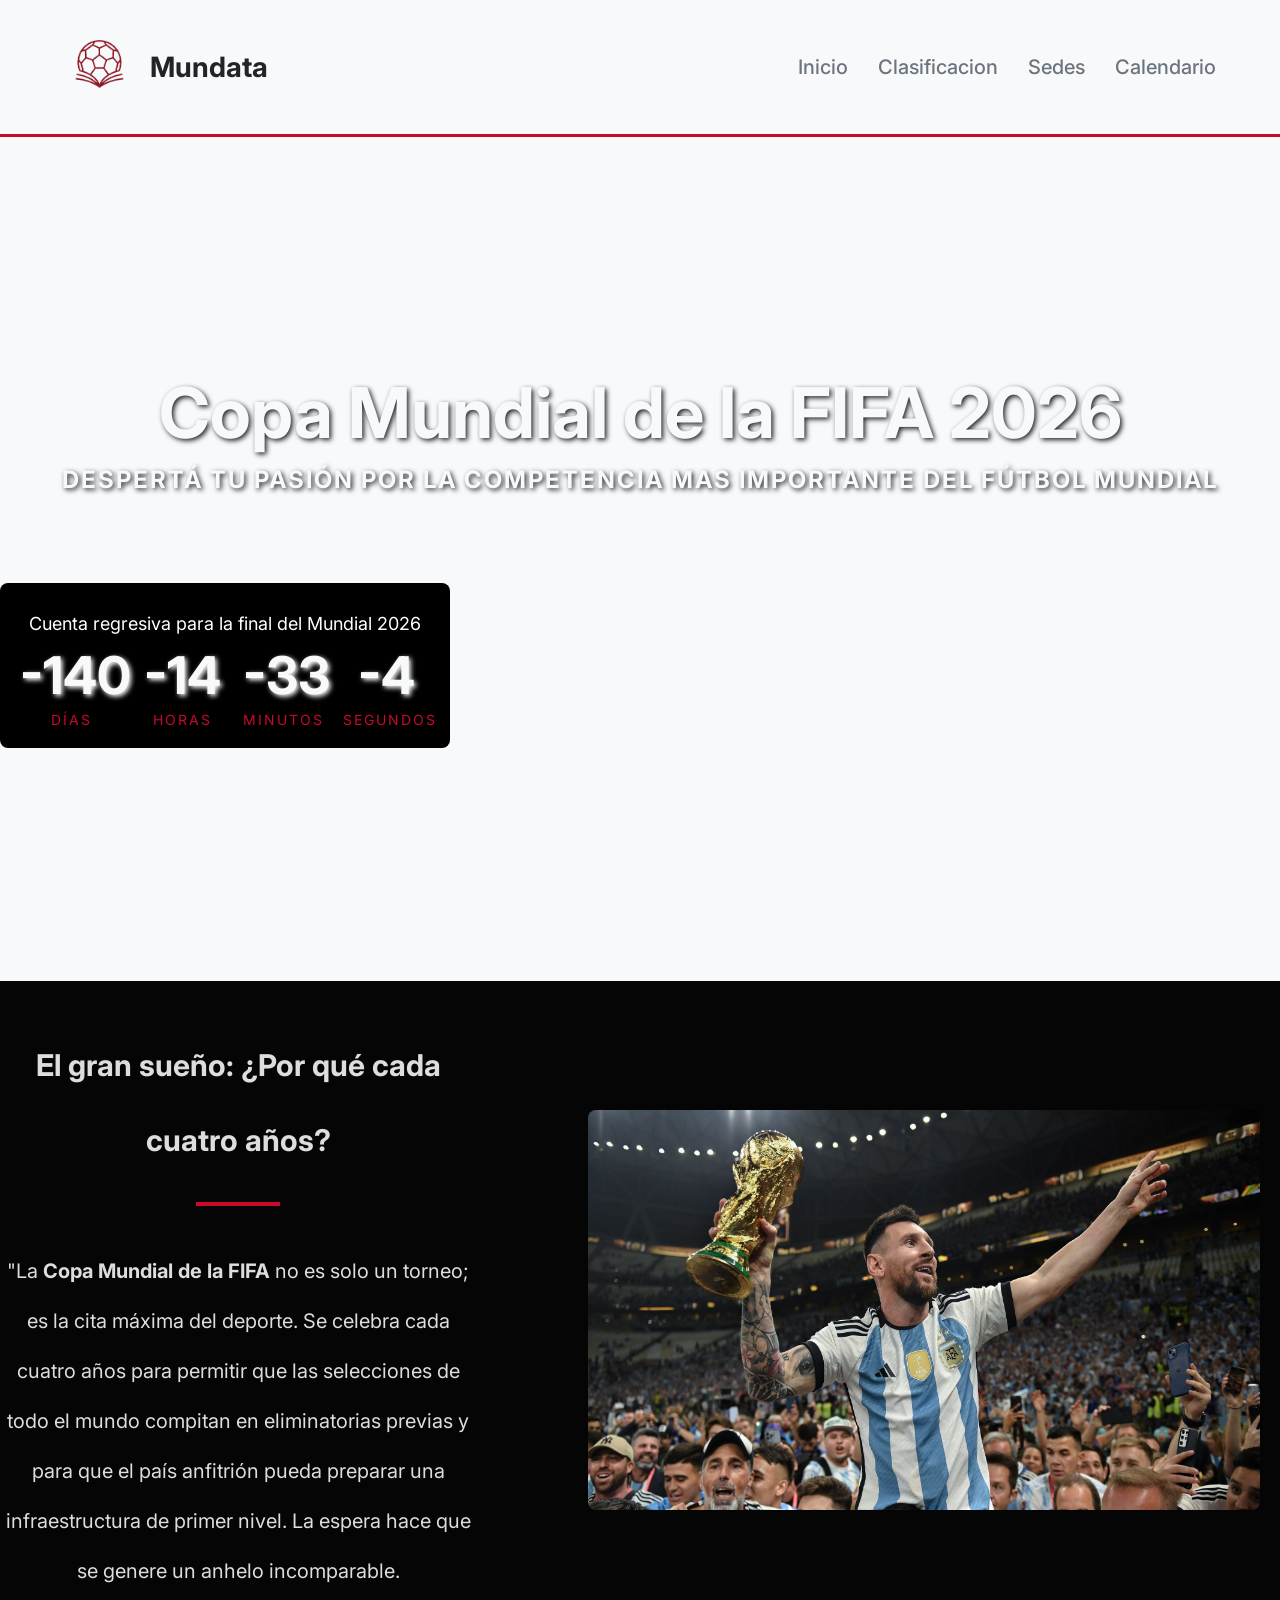
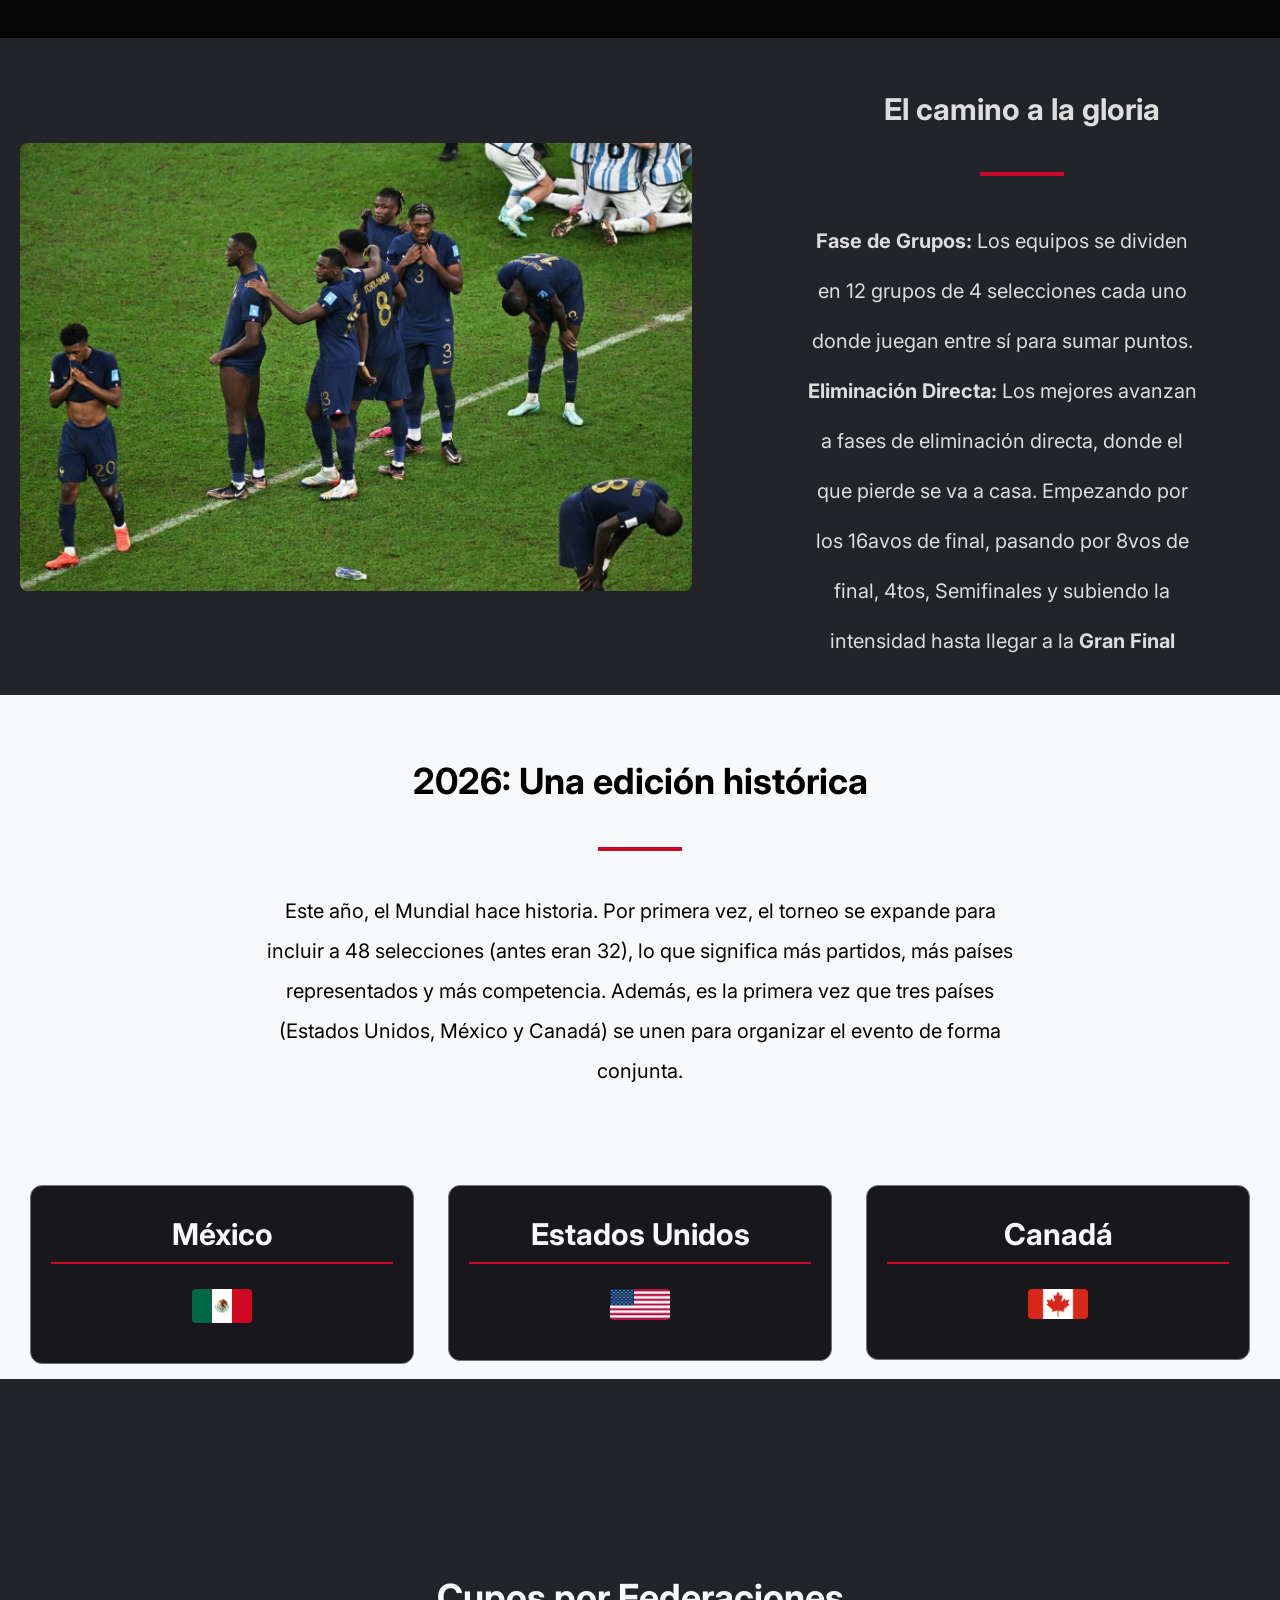
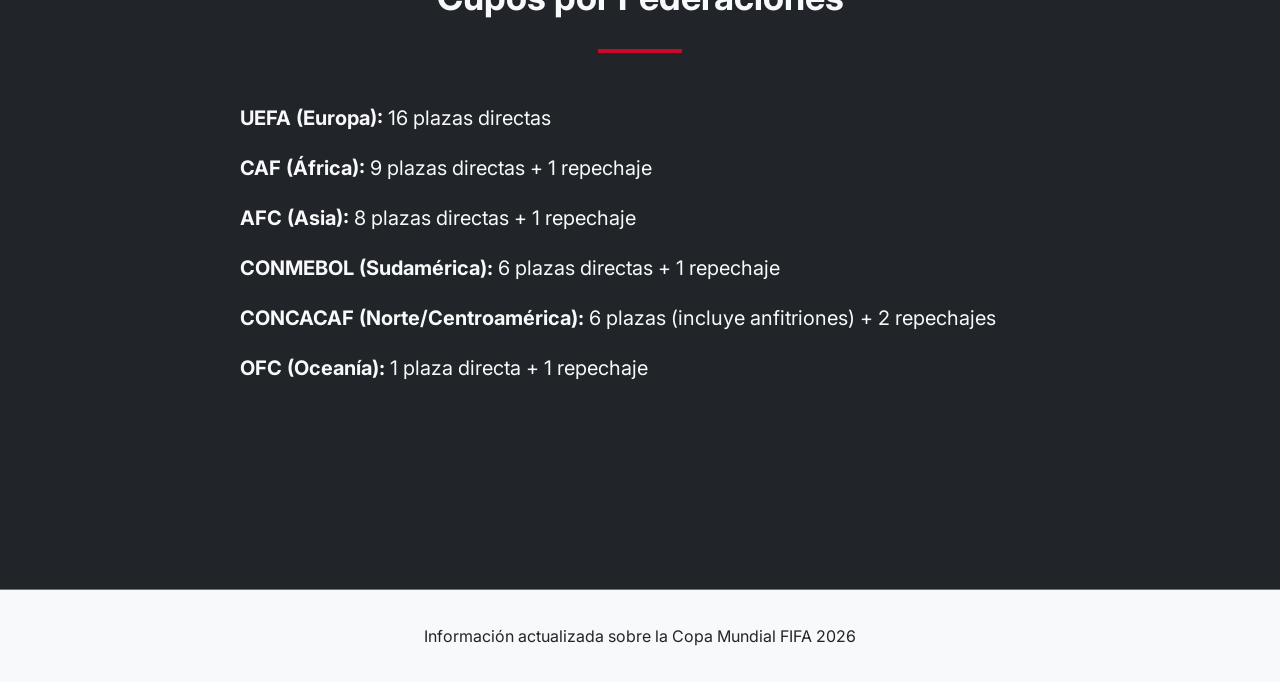
==== commit 303b35d7: "a" ====
--- a/index.html
+++ b/index.html
@@ -7,6 +7,7 @@
     <link href="https://fonts.googleapis.com/css2?family=Inter:ital,opsz,wght@0,14..32,100..900;1,14..32,100..900&display=swap" rel="stylesheet" />
     <link href="index.css" rel="stylesheet" />
     <title>Mundata</title>
+    <script src="index.js"></script>
   </head>
 
   <body>
@@ -18,6 +19,7 @@
           <h1>Mundata</h1>
         </div>
       </div>
+
 
       <div id="menulista">
         <ul id="listainicio">
@@ -34,8 +36,36 @@
         <h1>Copa Mundial de la FIFA 2026</h1>
         <h2 id="sedes">DESPERTÁ TU PASIÓN POR LA COMPETENCIA MAS IMPORTANTE DEL FÚTBOL MUNDIAL</h2>
         <a href="./sorteo.html" class="btn-cupos">Participa por una entrada</a>
+
+        
+        <div id="countdown">
+          <p id="texto-countdown">Cuenta regresiva para la final del Mundial 2026</p>
+          <div id="contador2">
+            <div class="bloque">
+              <span id="contador-dias">00</span>
+              <p>Días</p>
+            </div>
+            <div class="bloque">
+              <span id="contador-horas">00</span>
+              <p>Horas</p>
+            </div>
+            <div class="bloque">
+              <span id="contador-minutos">00</span>
+              <p>Minutos</p>
+            </div>
+            <div class="bloque">
+              <span id="contador-segundos">00</span>
+              <p>Segundos</p>
+            </div>
+          </div>
+        </div>
+
+      </div>
+
       </div>
     </main>
+
+    
 
     <div id="contenido">
       <div class="descripcion">
--- a/index.css
+++ b/index.css
@@ -60,6 +60,48 @@
   color: #C9082A;
 }
 
+#contador2{
+  display: flex;
+  justify-content: center;
+  gap: 20px;
+}
+
+#countdown {
+    justify-content: center;
+    gap: 20px;
+    background-color: #000000;
+    border-radius: 8px;
+    padding: 20px;
+    width: 410px;
+}
+
+.bloque {
+    text-align: center;
+    min-width: 80px;
+}
+
+.bloque span {
+    display: block;
+    font-size: 52px;
+    font-weight: bold;
+    color: #F8F9FA;
+    text-shadow: 2px 2px 5px #ffff;
+}
+
+.bloque p {
+    margin: 4px 0 0 0;
+    font-size: 14px;
+    letter-spacing: 2px;
+    text-transform: uppercase;
+    color: #C9082A;
+}
+
+#texto-countdown {
+  text-align: center;
+  margin: 10px 0;
+  font-size: 18px;
+  color: #ffff;
+}
 
 main {
   background-image: url(./img/hardgol.png);
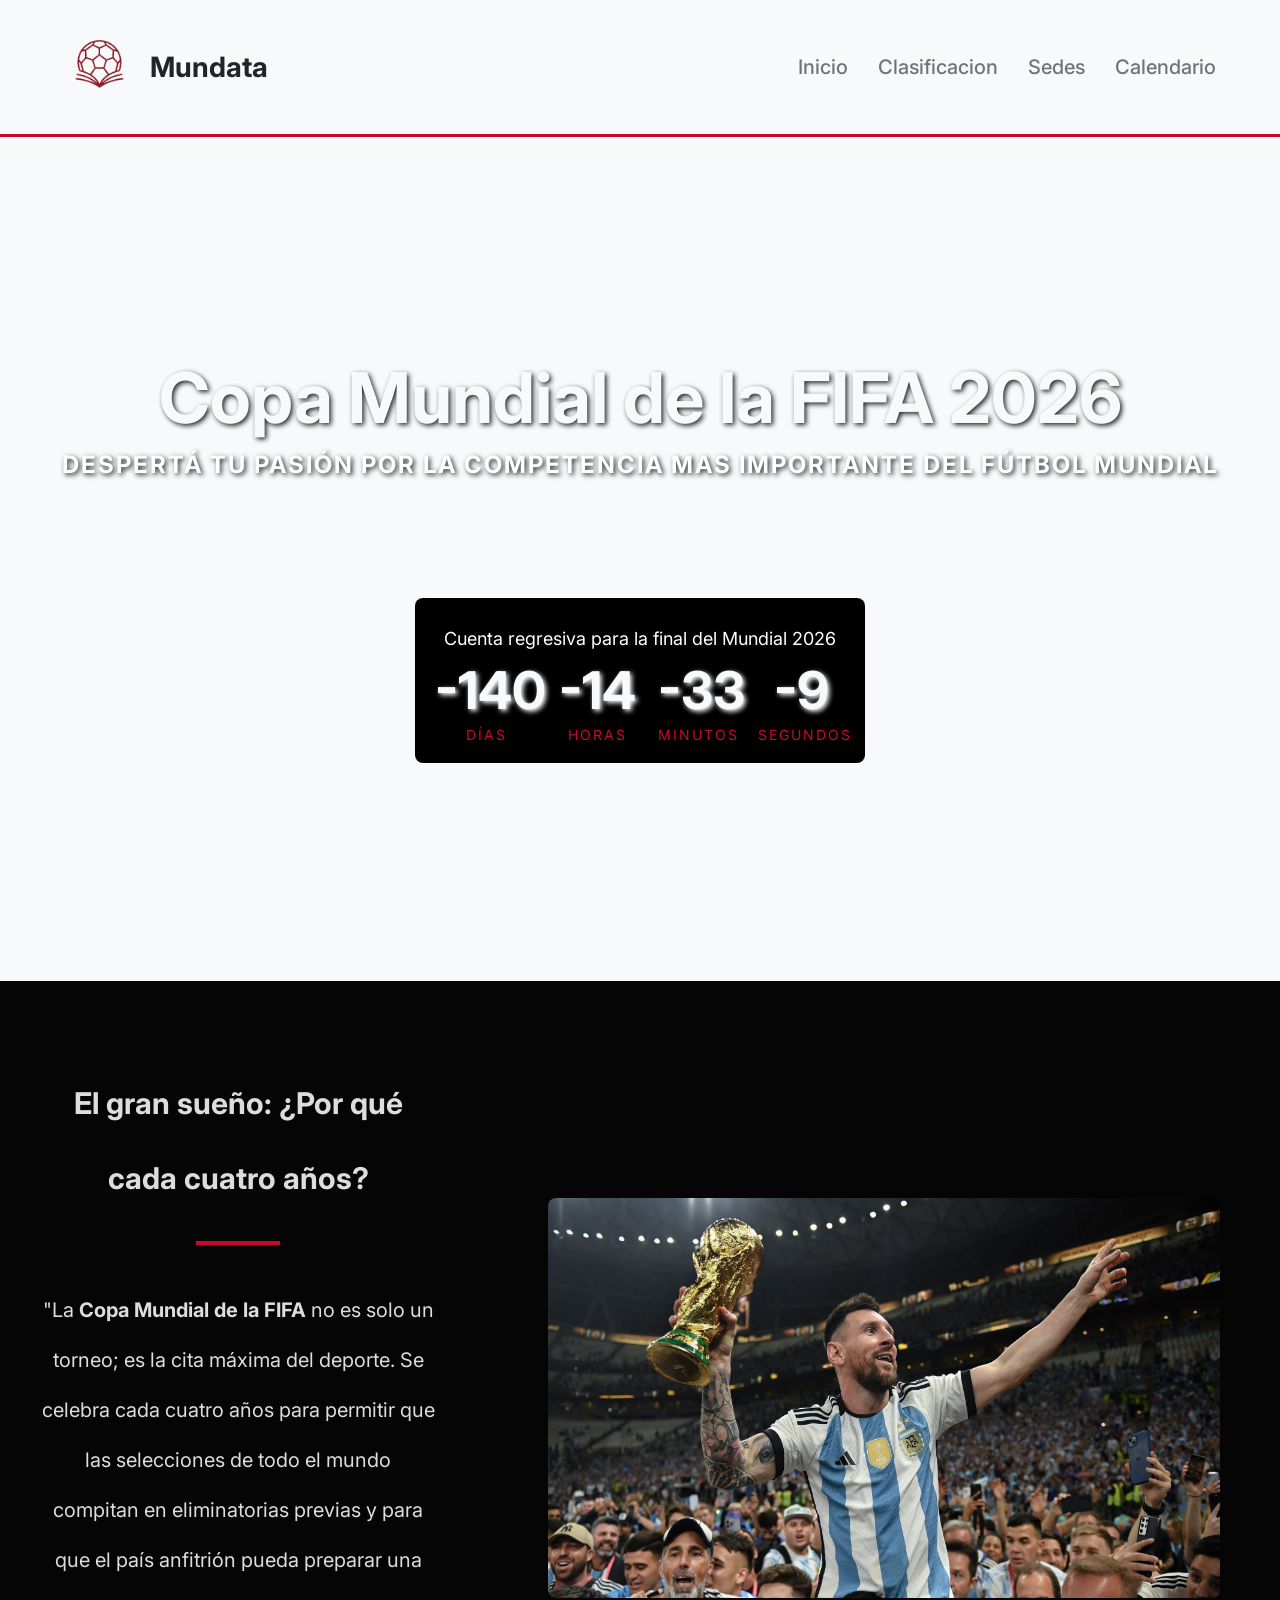
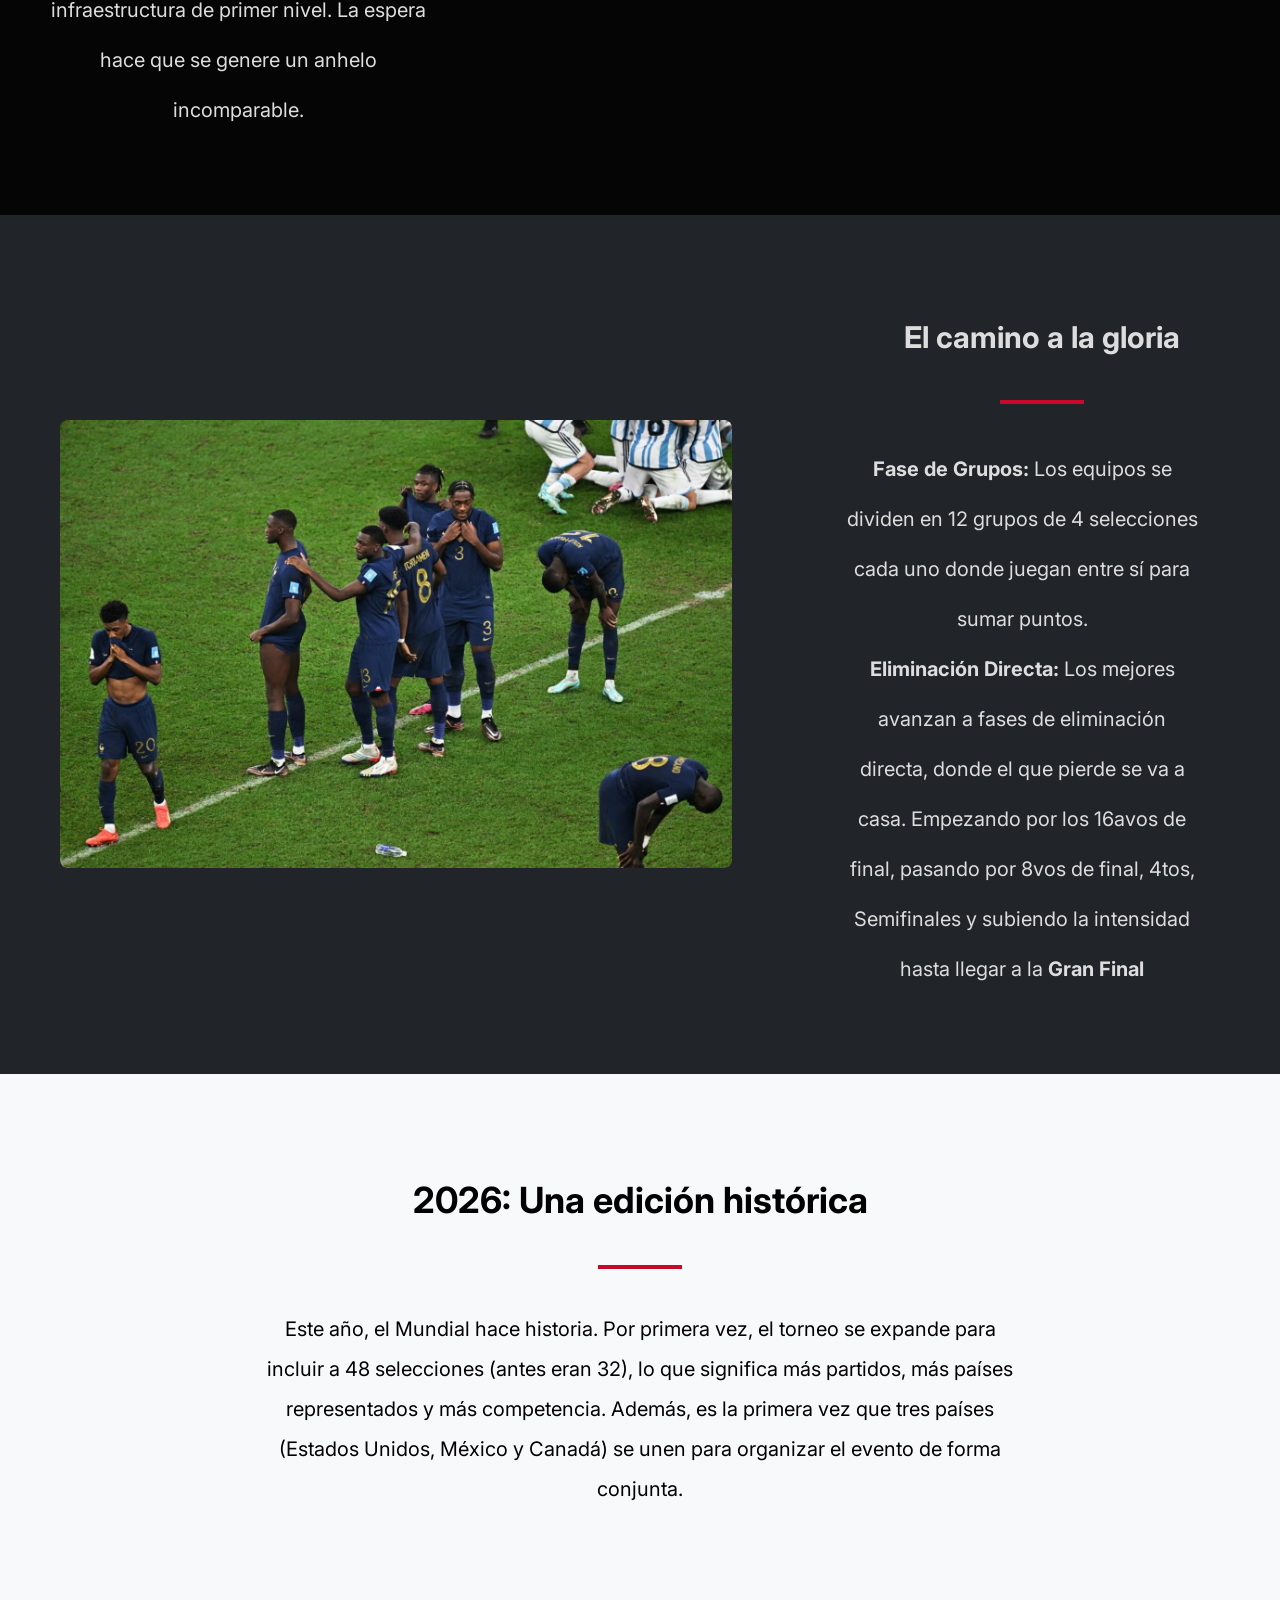
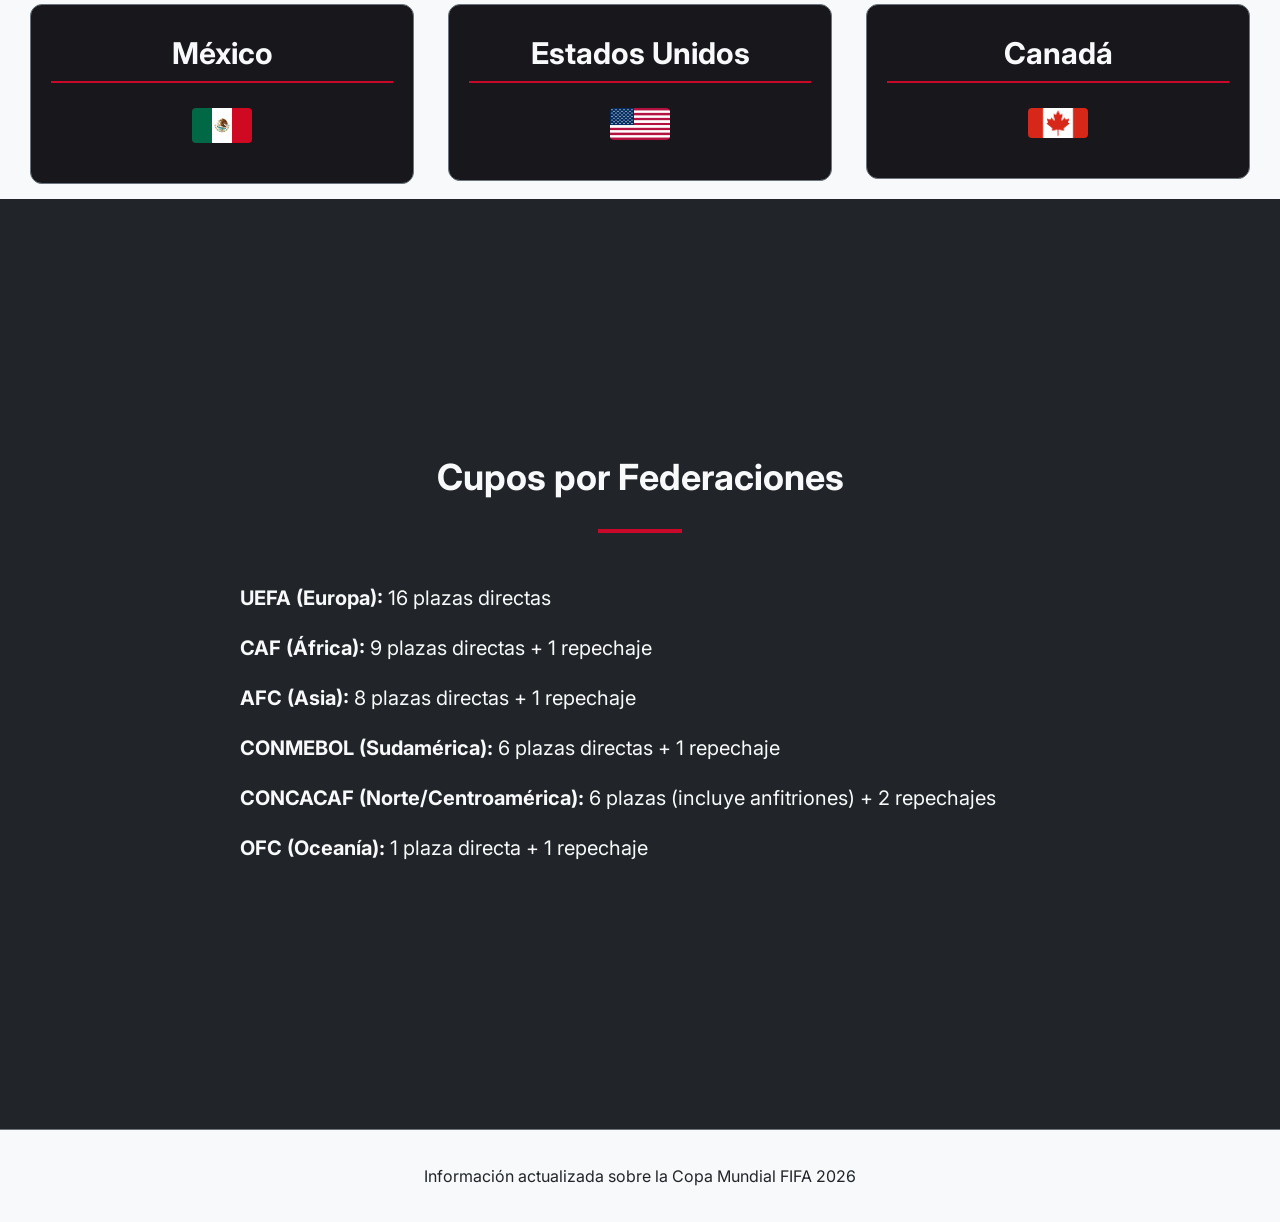
==== commit 5445b3fb: "a" ====
--- a/index.html
+++ b/index.html
@@ -2,6 +2,7 @@
 <html lang="es">
   <head>
     <meta charset="UTF-8">
+    <meta name="viewport" content="width=device-width, initial-scale=1.0">
     <link rel="preconnect" href="https://fonts.googleapis.com" />
     <link rel="preconnect" href="https://fonts.gstatic.com" crossorigin />
     <link href="https://fonts.googleapis.com/css2?family=Inter:ital,opsz,wght@0,14..32,100..900;1,14..32,100..900&display=swap" rel="stylesheet" />
@@ -21,6 +22,8 @@
       </div>
 
 
+      <label class="hamburguesa" for="menu-toggle"><span></span><span></span><span></span></label>
+      <input type="checkbox" id="menu-toggle" />
       <div id="menulista">
         <ul id="listainicio">
           <li><a href="./index.html">Inicio</a></li>
@@ -87,6 +90,7 @@
         </ul>
         </div>
       </div>
+      
     
       <div class="descripcion2">
         <h2>2026: Una edición histórica</h2>
@@ -139,4 +143,4 @@
 
     </footer>
   </body>
-</html> +</html>
--- a/index.css
+++ b/index.css
@@ -11,7 +11,7 @@
   display: flex;
   justify-content: space-between;
   align-items: center;
-  padding: 15px 5%; /* Padding aumentado para dar más altura al nav */
+  padding: 15px 5%; 
   border-bottom: 3px solid #C9082A;
   position: sticky;
   top: 0;
@@ -25,7 +25,7 @@
 }
 
 #imglogo {
-  height: 100px; /* Logo más grande */
+  height: 100px; 
   width: auto;
   margin-right: 15px;
 }
@@ -60,47 +60,26 @@
   color: #C9082A;
 }
 
-#contador2{
-  display: flex;
-  justify-content: center;
-  gap: 20px;
-}
-
-#countdown {
-    justify-content: center;
-    gap: 20px;
-    background-color: #000000;
-    border-radius: 8px;
-    padding: 20px;
-    width: 410px;
-}
-
-.bloque {
-    text-align: center;
-    min-width: 80px;
-}
-
-.bloque span {
-    display: block;
-    font-size: 52px;
-    font-weight: bold;
-    color: #F8F9FA;
-    text-shadow: 2px 2px 5px #ffff;
-}
-
-.bloque p {
-    margin: 4px 0 0 0;
-    font-size: 14px;
-    letter-spacing: 2px;
-    text-transform: uppercase;
-    color: #C9082A;
-}
-
-#texto-countdown {
-  text-align: center;
-  margin: 10px 0;
-  font-size: 18px;
-  color: #ffff;
+/* Hamburguesa (oculta en desktop) */
+#menu-toggle {
+  display: none;
+}
+
+.hamburguesa {
+  display: none;
+  flex-direction: column;
+  gap: 5px;
+  cursor: pointer;
+  padding: 5px;
+}
+
+.hamburguesa span {
+  display: block;
+  width: 25px;
+  height: 3px;
+  background-color: #212529;
+  border-radius: 3px;
+  transition: 0.3s;
 }
 
 main {
@@ -110,16 +89,60 @@
   background-position: center;
   background-attachment: fixed;
   margin: 0;
-  /* 100vh (viewport height) menos los ~55px que ocupa el menú, para que encaje perfecto sin generar scroll extra */
   height: calc(100vh - 56px); 
   display: flex;
   justify-content: center;
   align-items: center;
 }
 
+#countdown {
+  justify-content: center;
+  gap: 20px;
+  background-color: #000000;
+  border-radius: 8px;
+  padding: 20px;
+  width: 410px;
+}
+
+#contador2 {
+  display: flex;
+  justify-content: center;
+  gap: 20px;
+}
+
+.bloque {
+  text-align: center;
+  min-width: 80px;
+}
+
+.bloque span {
+  display: block;
+  font-size: 52px;
+  font-weight: bold;
+  color: #F8F9FA;
+  text-shadow: 2px 2px 5px #ffff;
+}
+
+.bloque p {
+  margin: 4px 0 0 0;
+  font-size: 14px;
+  letter-spacing: 2px;
+  text-transform: uppercase;
+  color: #C9082A;
+}
+
+#texto-countdown {
+  text-align: center;
+  margin: 10px 0;
+  font-size: 18px;
+  color: #ffff;
+}
+
 #infogeneral {
-  text-align: center;
-  width: 100%;
+  display: flex;
+  flex-direction: column;
+  align-items: center;
+  justify-content: flex-end;
 }
 
 #infogeneral h1 {
@@ -127,14 +150,15 @@
   margin: 0 0 10px 0;
   text-shadow: 2px 2px 5px #212529;
   color: #F8F9FA;
+  text-align: center;
 }
 
 #infogeneral h2 {
   font-size: 24px;
   margin: 0 0 40px 0;
-  letter-spacing: 2px; /* Separa un poco las letras para que sea más legible */
-  color: #F8F9FA;
+  letter-spacing: 2px; 
   text-shadow: 2px 2px 5px #212529;
+  text-align: center;
 }
 
 .btn-cupos {
@@ -148,6 +172,7 @@
   border: 2px solid #F8F9FA;
   border-radius: 5px;
   transition: 0.3s;
+  margin-bottom: 30px;
 }
 
 .btn-cupos:hover {
@@ -155,23 +180,26 @@
   color: #000000;
 }
 
-#contenido{
+#contenido {
   background-color: #050505; 
-  height: 73vh;
+  min-height: 73vh;
   display: flex;
   justify-content: center;
   align-items: center;
   text-align: center;
   gap: 7rem;
-}
-#contenido1{
+  padding: 60px 40px;
+}
+
+#contenido1 {
   background-color: #212529; 
-  height: 73vh;
+  min-height: 73vh;
   display: flex;
   justify-content: right;
   align-items: center;
   text-align: left;
   gap: 7rem;
+  padding: 60px 40px;
   padding-right: 40px;
 }
 
@@ -184,7 +212,8 @@
   text-align: center;
   color: #dddddd;
 }
-#descripcion1-l{
+
+#descripcion1-l {
   list-style: none;
   padding: 0;
   font-size: 20px;
@@ -192,8 +221,8 @@
   max-width: 700px;
   color: #dddddd;
   padding-right: 40px;
-
-}
+}
+
 .descripcion1 {
   list-style: none;
   padding: 0;
@@ -202,10 +231,13 @@
   max-width: 700px;
   color: #dddddd;
   text-align: center;
-  
-}
-
-#imgmessi{
+}
+
+#sedes {
+  color: #ffffff;
+}
+
+#imgmessi {
   background-image: url(/img/GettyImages-1450300303.webp);
   background-size: cover;
   background-position: center;
@@ -213,8 +245,10 @@
   width: 42rem;
   margin-right: 20px;
   border-radius: 8px;
-}
-#imgfestejo{
+  flex-shrink: 0;
+}
+
+#imgfestejo {
   background-image: url(./img/13634229482532e3670bcf71c621d3cba2f00c4955c3d59wjpg.avif);
   background-size: cover;
   background-position: center;
@@ -222,11 +256,13 @@
   width: 42rem;
   margin-left: 20px;
   border-radius: 8px;
-}
+  flex-shrink: 0;
+}
+
 .descripcion2 {
-  height: 45vh;
+  min-height: 45vh;
   list-style: none;
-  padding: 0;
+  padding: 40px 20px;
   font-size: 20px;
   line-height: 2;
   max-width: 750px;
@@ -234,6 +270,7 @@
   text-align: center;
   color: #000000;
 }
+
 .descripcion2 h2 {
   font-size: 36px;
   margin-top: 50px;
@@ -245,13 +282,13 @@
 }
 
 .columna-pais {
-  display: inline-block; /* Alternativa simple y pura a flex/grid */
+  display: inline-block; 
   vertical-align: top;
   width: 30%;
   min-width: 280px;
   margin: 15px;
   padding: 30px 20px;
-  background-color: #18171c; /* Fondo oscuro liso */
+  background-color: #18171c; 
   border: 1px solid #6C757D;
   border-radius: 12px;
   text-align: left;
@@ -272,7 +309,6 @@
   color: #F8F9FA;
 }
 
-/* Colores específicos en hovers u detalles */
 #col-mexico h2 { border-bottom-color: #C9082A; }
 #col-eeuu h2 { border-bottom-color: #C9082A; }
 #col-canada h2 { border-bottom-color: #C9082A; }
@@ -286,7 +322,7 @@
 }
 
 .lista-ciudades {
-  list-style: none; /* Elimina viñetas clásicas */
+  list-style: none;
   padding: 0;
   margin-top: 20px;
 }
@@ -307,16 +343,14 @@
   color: #F8F9FA;
 }
 
-
-
-/* Cupos en pagina principal*/
 #seccion-cupos {
   background-color: #212529;
-  height: 90vh; /* Seccion con medida para que ocupemos la la pantalla */
+  min-height: 90vh;
   display: flex;
   justify-content: center;
   align-items: center;
   text-align: center;
+  padding: 60px 20px;
 }
 
 .contenido-cupos {
@@ -346,7 +380,6 @@
   color: #F8F9FA;
 }
 
-/* --- FOOTER --- */
 footer {
   text-align: center;
   background-color: #F8F9FA;
@@ -356,7 +389,6 @@
   color: #212529;
 }
 
-
 .carrusel {
   width: 300px;
   overflow: hidden;
@@ -378,8 +410,6 @@
   background: lightgray;
 }
 
-
-/* botones */
 .nav {
   text-align: center;
   margin-top: 10px;
@@ -393,4 +423,183 @@
   margin: 5px;
   cursor: pointer;
   border-radius: 50%;
+}
+
+/* ===================== RESPONSIVE ===================== */
+
+/* Tablet (768px) */
+@media (max-width: 768px) {
+  /* Header */
+  header {
+    flex-wrap: wrap;
+    padding: 10px 5%;
+    gap: 10px;
+  }
+
+  #imglogo {
+    height: 60px;
+  }
+
+  #titulo h1 {
+    font-size: 20px;
+  }
+
+  .hamburguesa {
+    display: flex;
+  }
+
+  #menulista {
+    display: none;
+    width: 100%;
+    order: 3;
+  }
+
+  #menu-toggle:checked ~ #menulista {
+    display: block;
+  }
+
+  #listainicio {
+    flex-direction: column;
+    gap: 0;
+    background-color: rgba(248, 249, 250, 0.97);
+    border-top: 1px solid #dee2e6;
+  }
+
+  #listainicio li a {
+    display: block;
+    padding: 12px 20px;
+    font-size: 16px;
+    border-bottom: 1px solid #dee2e6;
+  }
+
+  /* Main hero */
+  main {
+    height: auto;
+    min-height: calc(100vh - 80px);
+    padding: 40px 20px;
+    background-attachment: scroll;
+  }
+
+  #infogeneral h1 {
+    font-size: 36px;
+    padding: 0 10px;
+  }
+
+  #infogeneral h2 {
+    font-size: 14px;
+    letter-spacing: 1px;
+    padding: 0 10px;
+  }
+
+  /* Contador */
+  #countdown {
+    width: 100%;
+    max-width: 320px;
+    padding: 12px;
+  }
+
+  .bloque span {
+    font-size: 36px;
+  }
+
+  .bloque {
+    min-width: 60px;
+  }
+
+  .bloque p {
+    font-size: 10px;
+  }
+
+  #texto-countdown {
+    font-size: 13px;
+  }
+
+  /* Secciones de contenido */
+  #contenido {
+    flex-direction: column;
+    gap: 2rem;
+    padding: 40px 20px;
+  }
+
+  #contenido1 {
+    flex-direction: column-reverse;
+    justify-content: center;
+    text-align: center;
+    gap: 2rem;
+    padding: 40px 20px;
+  }
+
+  #imgmessi, #imgfestejo {
+    width: 100%;
+    height: 220px;
+    margin: 0;
+  }
+
+  .descripcion, .descripcion1 {
+    font-size: 16px;
+    line-height: 2;
+  }
+
+  #descripcion1-l {
+    font-size: 16px;
+    line-height: 2;
+    padding-right: 0;
+    text-align: center;
+  }
+
+  .descripcion2 {
+    font-size: 16px;
+    padding: 30px 20px;
+  }
+
+  .descripcion2 h2 {
+    font-size: 26px;
+    margin-top: 20px;
+  }
+
+  /* Sedes */
+  .columna-pais {
+    width: 90%;
+    display: block;
+    margin: 10px auto;
+  }
+
+  /* Cupos */
+  #lista-cupos {
+    font-size: 15px;
+    line-height: 2;
+    padding: 0 10px;
+  }
+
+  .contenido-cupos h2 {
+    font-size: 26px;
+  }
+}
+
+/* Mobile (480px) */
+@media (max-width: 480px) {
+  #infogeneral h1 {
+    font-size: 28px;
+  }
+
+  #infogeneral h2 {
+    font-size: 12px;
+  }
+
+  .btn-cupos {
+    font-size: 15px;
+    padding: 10px 25px;
+  }
+
+  #countdown {
+    max-width: 280px;
+  }
+
+  .bloque span {
+    font-size: 28px;
+  }
+
+  .bloque {
+    min-width: 50px;
+  }
 }
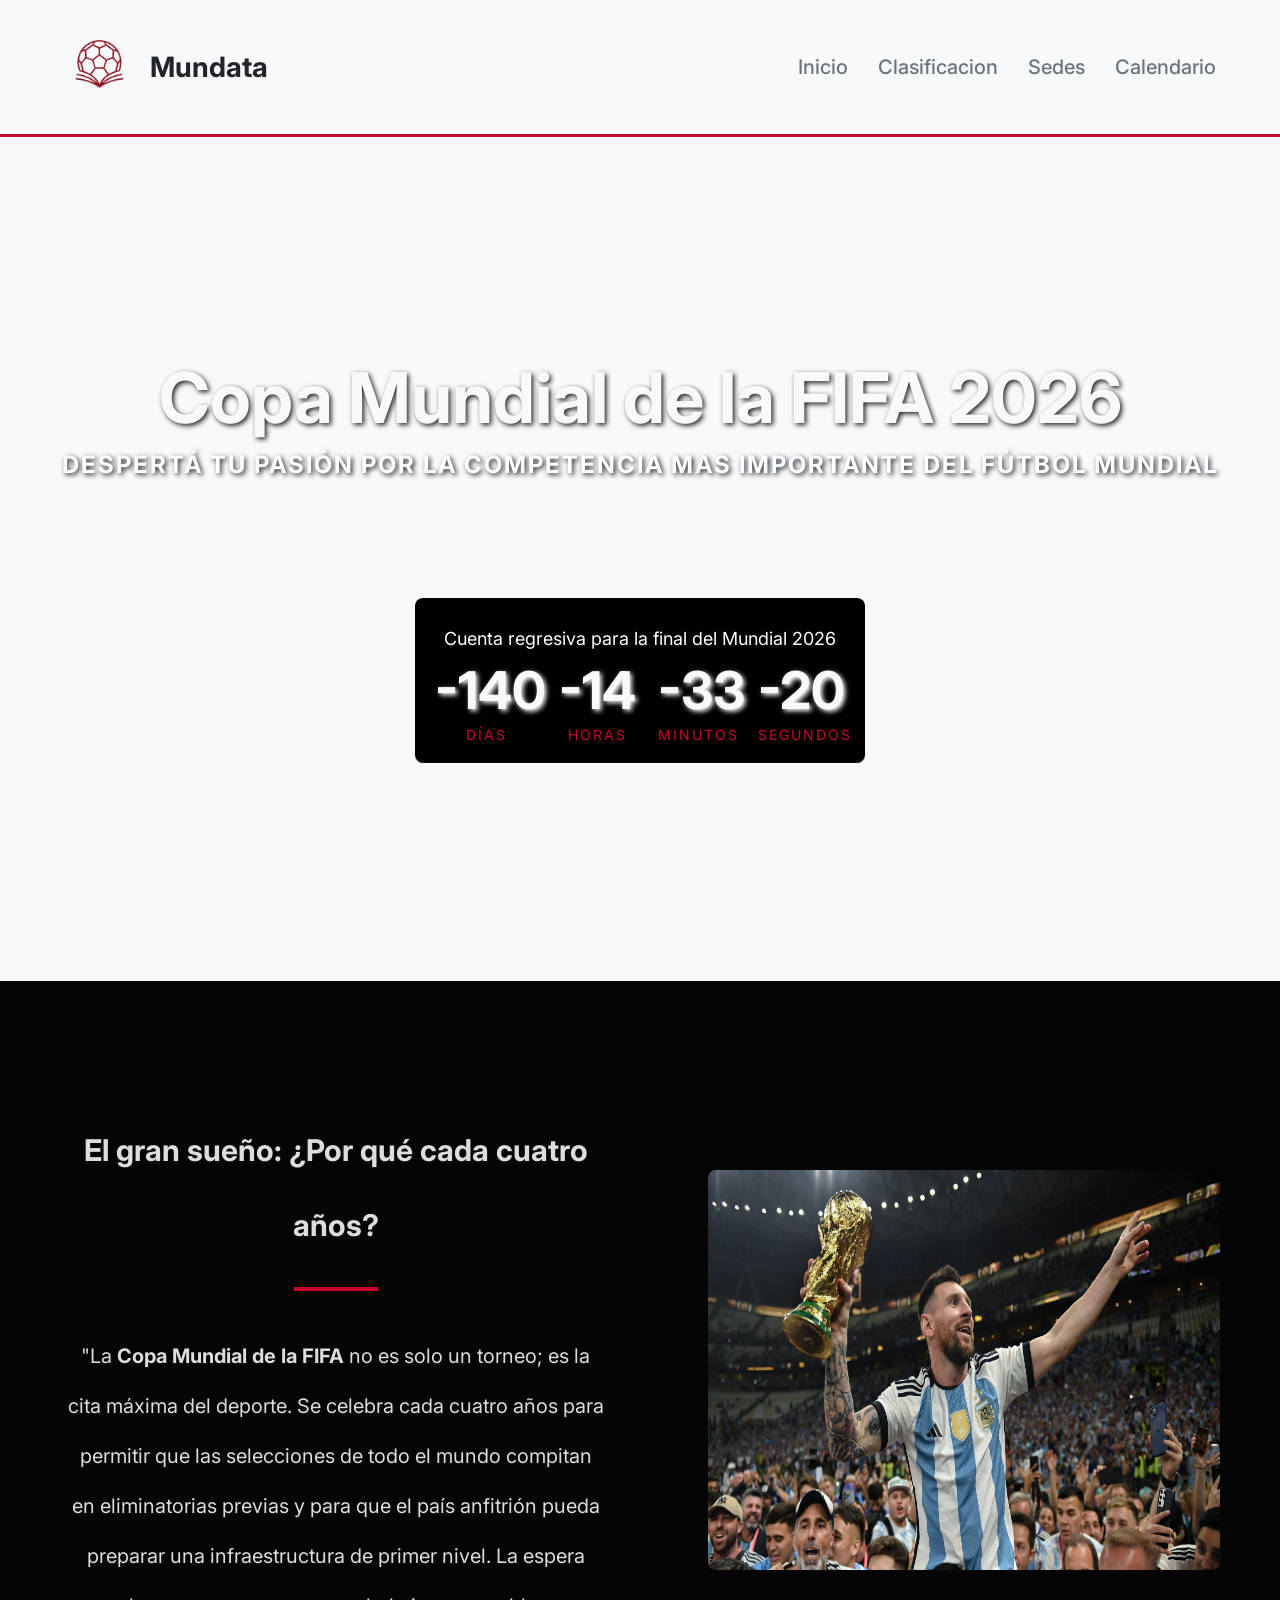
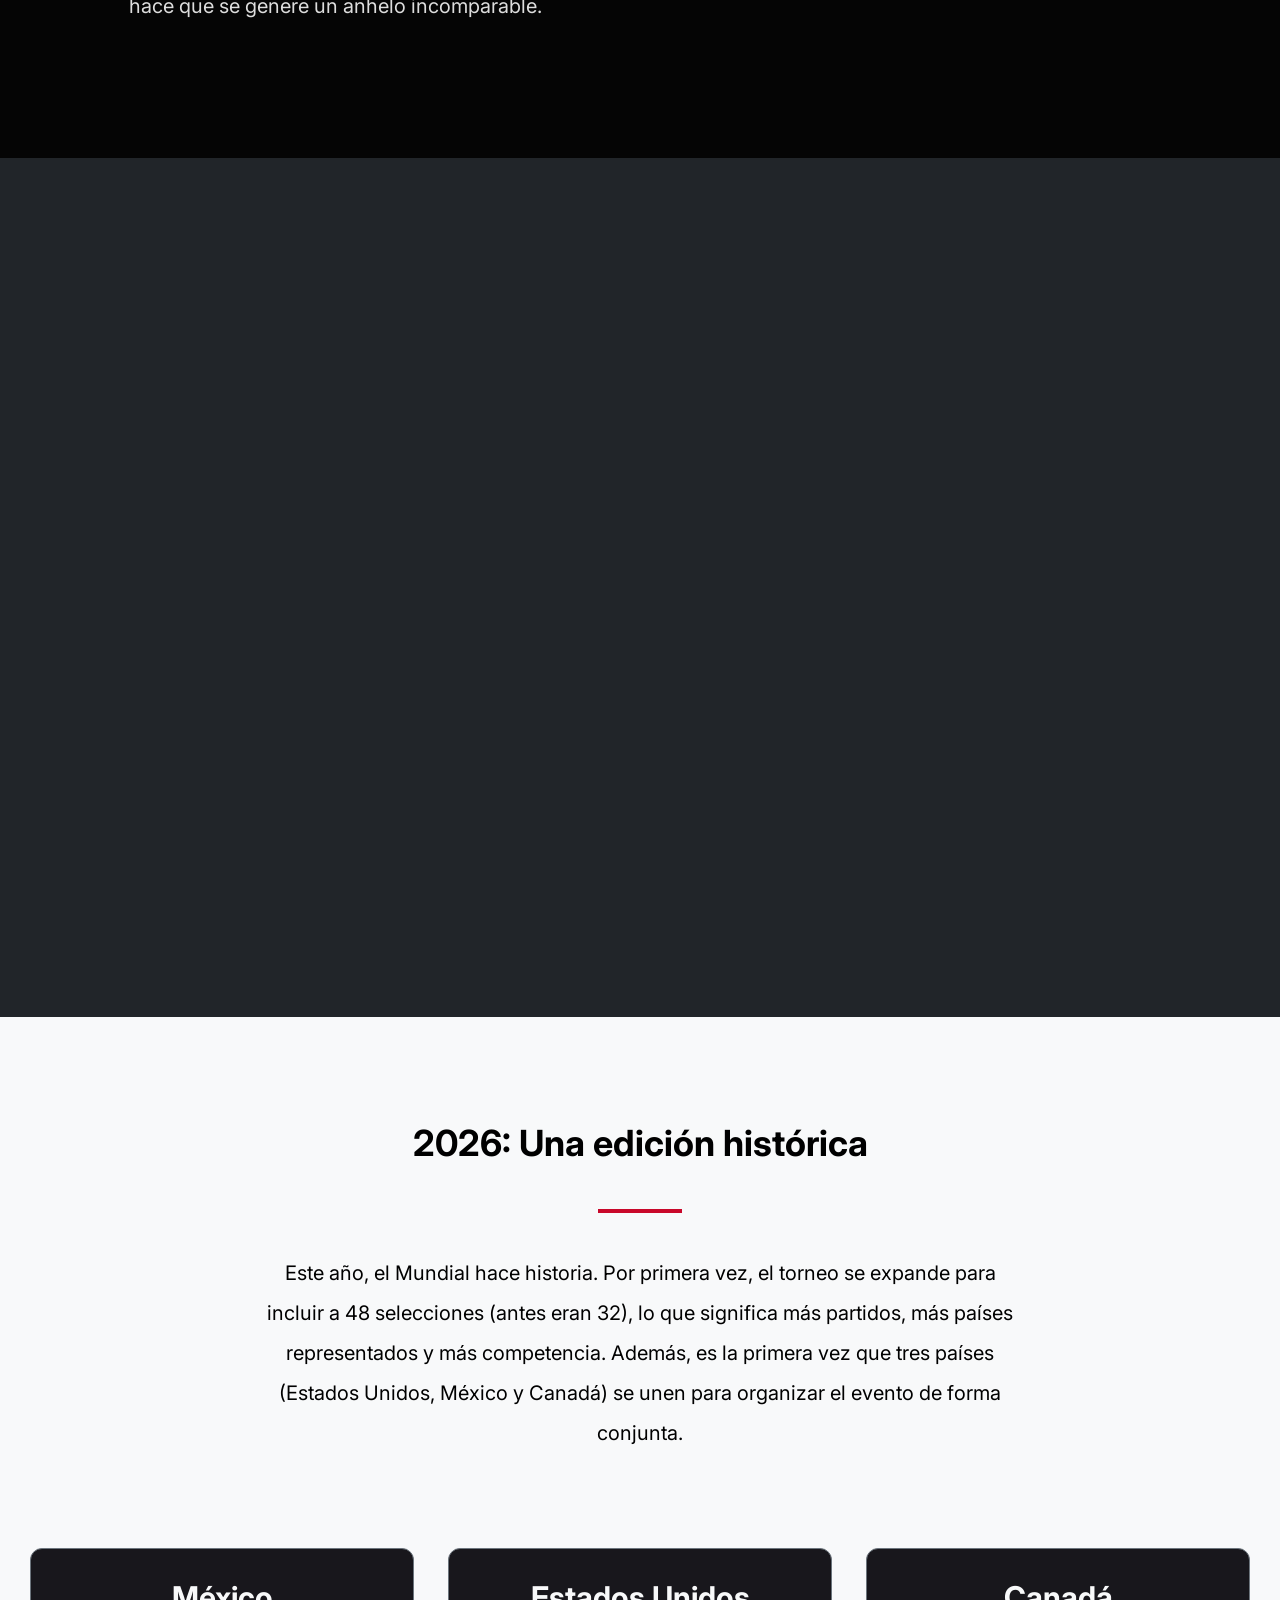
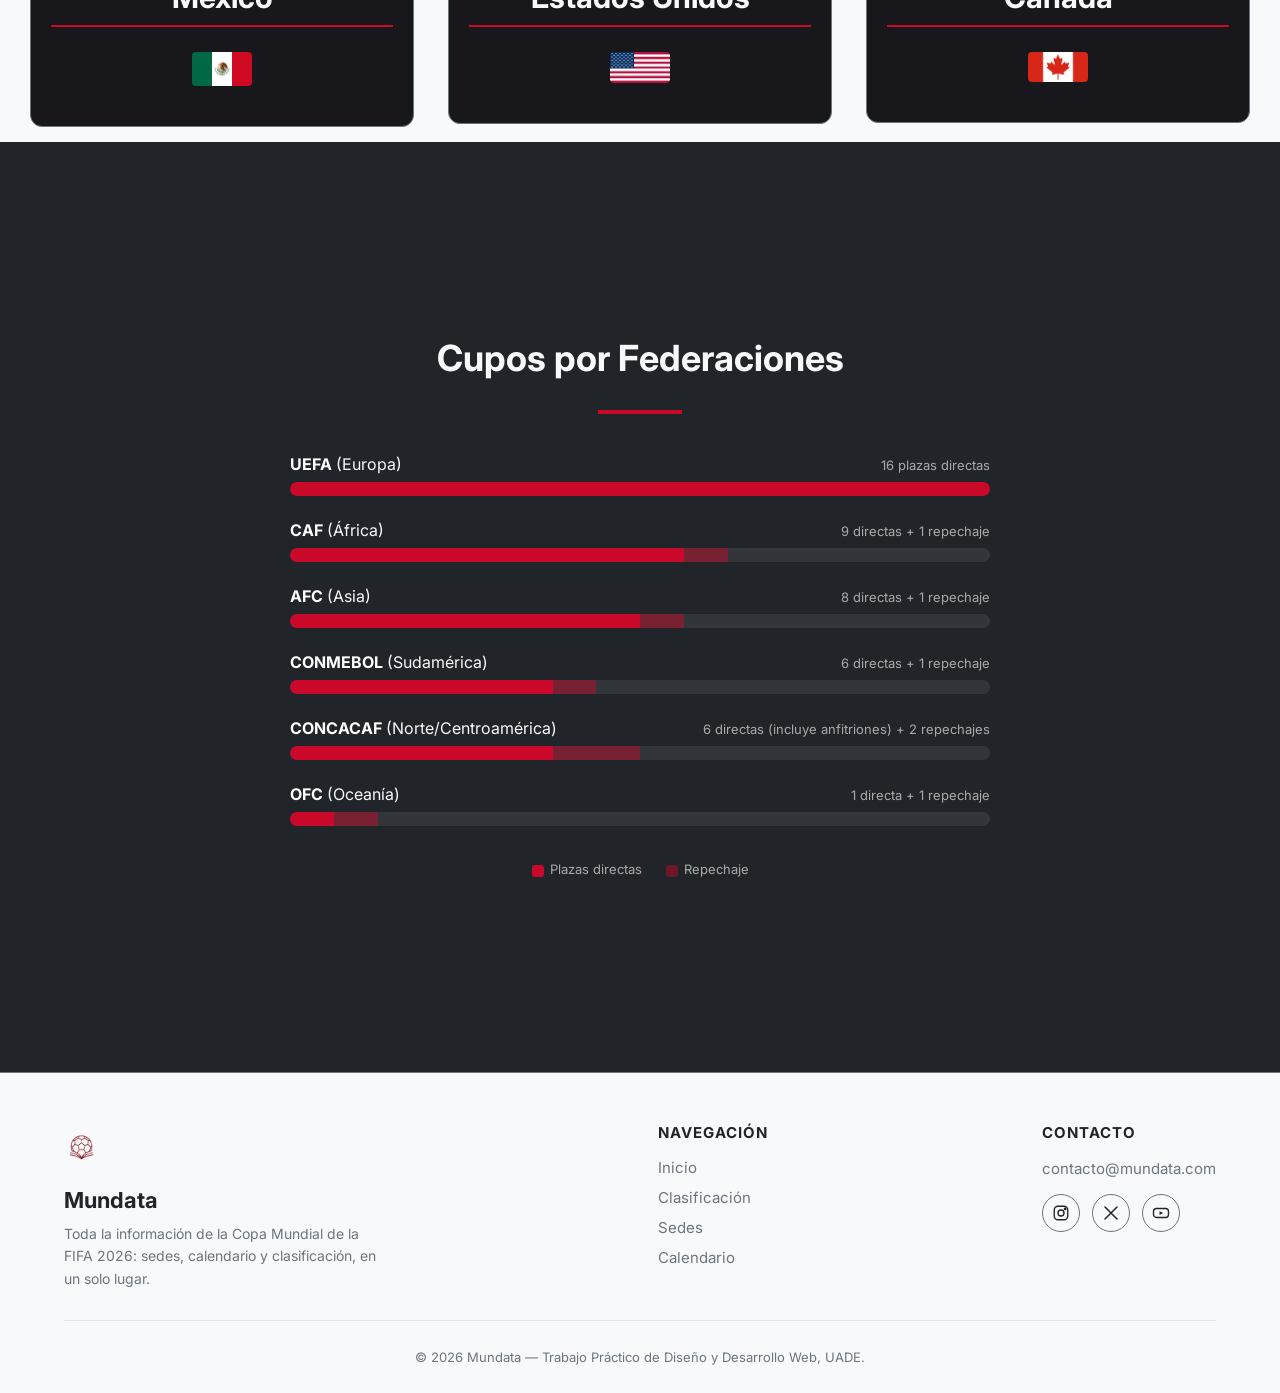
==== commit 3fc88a42: "a" ====
--- a/index.html
+++ b/index.html
@@ -8,7 +8,6 @@
     <link href="https://fonts.googleapis.com/css2?family=Inter:ital,opsz,wght@0,14..32,100..900;1,14..32,100..900&display=swap" rel="stylesheet" />
     <link href="index.css" rel="stylesheet" />
     <title>Mundata</title>
-    <script src="index.js"></script>
   </head>
 
   <body>
@@ -35,7 +34,7 @@
     </header>
 
     <main>
-      <div id="infogeneral">
+      <div id="infogeneral" class="reveal">
         <h1>Copa Mundial de la FIFA 2026</h1>
         <h2 id="sedes">DESPERTÁ TU PASIÓN POR LA COMPETENCIA MAS IMPORTANTE DEL FÚTBOL MUNDIAL</h2>
         <a href="./sorteo.html" class="btn-cupos">Participa por una entrada</a>
@@ -71,17 +70,17 @@
     
 
     <div id="contenido">
-      <div class="descripcion">
+      <div class="descripcion reveal">
         <h2>El gran sueño: ¿Por qué cada cuatro años?</h2>
         <hr class="linea-corta">
         <p>"La <strong>Copa Mundial de la FIFA</strong> no es solo un torneo; es la cita máxima del deporte. Se celebra cada cuatro años para permitir que las selecciones de todo el mundo compitan en eliminatorias previas y para que el país anfitrión pueda preparar una infraestructura de primer nivel. La espera hace que se genere un anhelo incomparable.</p>
       </div>
-      <img src="img/imgmessi.png" id="imgmessi">
+      <img src="img/imgmessi.png" id="imgmessi" class="reveal">
     </div> 
 
       <div id="contenido1"> 
-        <img src="img/13634229482532e3670bcf71c621d3cba2f00c4955c3d59wjpg.avif" id="imgfestejo">
-        <div class="descripcion1">
+        <img src="img/13634229482532e3670bcf71c621d3cba2f00c4955c3d59wjpg.avif" id="imgfestejo" class="reveal">
+        <div class="descripcion1 reveal">
         <h2>El camino a la gloria</h2>
         <hr class="linea-corta">
         <ul id="descripcion1-l">
@@ -92,27 +91,27 @@
       </div>
       
     
-      <div class="descripcion2">
+      <div class="descripcion2 reveal">
         <h2>2026: Una edición histórica</h2>
         <hr class="linea-corta">
         <p>Este año, el Mundial hace historia. Por primera vez, el torneo se expande para incluir a 48 selecciones (antes eran 32), lo que significa más partidos, más países representados y más competencia. Además, es la primera vez que tres países (Estados Unidos, México y Canadá) se unen para organizar el evento de forma conjunta.</p>
       </div>
 
-      <div class="contenedor-sedes">
+      <div class="contenedor-sedes reveal-stagger">
         <!-- MÉXICO -->
-        <div class="columna-pais" id="col-mexico">
+        <div class="columna-pais reveal" id="col-mexico">
           <h2>México</h2>
           <img src="img/mexicoflag.png" alt="Bandera México" class="img-sede-bandera" />
         </div>
 
         <!-- ESTADOS UNIDOS -->
-        <div class="columna-pais" id="col-eeuu">
+        <div class="columna-pais reveal" id="col-eeuu">
           <h2>Estados Unidos</h2>
           <img src="img/usaflag.png" alt="Bandera EE.UU." class="img-sede-bandera" />
         </div>
 
         <!-- CANADÁ -->
-        <div class="columna-pais" id="col-canada">
+        <div class="columna-pais reveal" id="col-canada">
           <h2>Canadá</h2>
           <img src="img/canbad.png" alt="Bandera Canadá" class="img-sede-bandera" />
         </div>
@@ -124,14 +123,82 @@
           <div class="contenido-cupos">
             <h2>Cupos por Federaciones</h2>
             <hr class="linea-corta">
-        <ul id="lista-cupos">
-          <li><strong>UEFA (Europa):</strong> 16 plazas directas</li>
-          <li><strong>CAF (África):</strong> 9 plazas directas + 1 repechaje</li>
-          <li><strong>AFC (Asia):</strong> 8 plazas directas + 1 repechaje</li>
-          <li><strong>CONMEBOL (Sudamérica):</strong> 6 plazas directas + 1 repechaje</li>
-          <li><strong>CONCACAF (Norte/Centroamérica):</strong> 6 plazas (incluye anfitriones) + 2 repechajes</li>
-          <li><strong>OFC (Oceanía):</strong> 1 plaza directa + 1 repechaje</li>
-        </ul>
+
+            <div class="grafico-cupos" id="grafico-cupos">
+
+              <div class="barra-cupo">
+                <div class="barra-cupo-encabezado">
+                  <span class="barra-cupo-nombre"><strong>UEFA</strong> (Europa)</span>
+                  <span class="barra-cupo-valor">16 plazas directas</span>
+                </div>
+                <div class="barra-cupo-track">
+                  <div class="barra-directas" data-valor="16" data-max="16"></div>
+                  <div class="barra-repechaje" data-valor="0" data-max="16"></div>
+                </div>
+              </div>
+
+              <div class="barra-cupo">
+                <div class="barra-cupo-encabezado">
+                  <span class="barra-cupo-nombre"><strong>CAF</strong> (África)</span>
+                  <span class="barra-cupo-valor">9 directas + 1 repechaje</span>
+                </div>
+                <div class="barra-cupo-track">
+                  <div class="barra-directas" data-valor="9" data-max="16"></div>
+                  <div class="barra-repechaje" data-valor="1" data-max="16"></div>
+                </div>
+              </div>
+
+              <div class="barra-cupo">
+                <div class="barra-cupo-encabezado">
+                  <span class="barra-cupo-nombre"><strong>AFC</strong> (Asia)</span>
+                  <span class="barra-cupo-valor">8 directas + 1 repechaje</span>
+                </div>
+                <div class="barra-cupo-track">
+                  <div class="barra-directas" data-valor="8" data-max="16"></div>
+                  <div class="barra-repechaje" data-valor="1" data-max="16"></div>
+                </div>
+              </div>
+
+              <div class="barra-cupo">
+                <div class="barra-cupo-encabezado">
+                  <span class="barra-cupo-nombre"><strong>CONMEBOL</strong> (Sudamérica)</span>
+                  <span class="barra-cupo-valor">6 directas + 1 repechaje</span>
+                </div>
+                <div class="barra-cupo-track">
+                  <div class="barra-directas" data-valor="6" data-max="16"></div>
+                  <div class="barra-repechaje" data-valor="1" data-max="16"></div>
+                </div>
+              </div>
+
+              <div class="barra-cupo">
+                <div class="barra-cupo-encabezado">
+                  <span class="barra-cupo-nombre"><strong>CONCACAF</strong> (Norte/Centroamérica)</span>
+                  <span class="barra-cupo-valor">6 directas (incluye anfitriones) + 2 repechajes</span>
+                </div>
+                <div class="barra-cupo-track">
+                  <div class="barra-directas" data-valor="6" data-max="16"></div>
+                  <div class="barra-repechaje" data-valor="2" data-max="16"></div>
+                </div>
+              </div>
+
+              <div class="barra-cupo">
+                <div class="barra-cupo-encabezado">
+                  <span class="barra-cupo-nombre"><strong>OFC</strong> (Oceanía)</span>
+                  <span class="barra-cupo-valor">1 directa + 1 repechaje</span>
+                </div>
+                <div class="barra-cupo-track">
+                  <div class="barra-directas" data-valor="1" data-max="16"></div>
+                  <div class="barra-repechaje" data-valor="1" data-max="16"></div>
+                </div>
+              </div>
+
+            </div>
+
+            <div class="leyenda-cupos">
+              <span><i class="leyenda-color leyenda-directas"></i>Plazas directas</span>
+              <span><i class="leyenda-color leyenda-repechaje"></i>Repechaje</span>
+            </div>
+
           </div>
         </div>
 
@@ -139,8 +206,44 @@
       </div>
     </div>
     <footer>
-        <p>Información actualizada sobre la Copa Mundial FIFA 2026</p>
-
+      <div class="footer-contenido">
+        <div class="footer-marca">
+          <img src="img/logomundial.png" alt="Logo Mundata" class="footer-logo" />
+          <h3>Mundata</h3>
+          <p>Toda la información de la Copa Mundial de la FIFA 2026: sedes, calendario y clasificación, en un solo lugar.</p>
+        </div>
+
+        <div class="footer-links">
+          <h4>Navegación</h4>
+          <ul>
+            <li><a href="./index.html">Inicio</a></li>
+            <li><a href="./grupos.html">Clasificación</a></li>
+            <li><a href="./paisesyciudades.html">Sedes</a></li>
+            <li><a href="./calendario.html">Calendario</a></li>
+          </ul>
+        </div>
+
+        <div class="footer-contacto">
+          <h4>Contacto</h4>
+          <p><a href="mailto:contacto@mundata.com">contacto@mundata.com</a></p>
+          <div class="footer-redes">
+            <a href="#" aria-label="Instagram">
+              <svg viewBox="0 0 24 24" width="18" height="18" fill="none" stroke="currentColor" stroke-width="1.8"><rect x="3" y="3" width="18" height="18" rx="5"/><circle cx="12" cy="12" r="4"/><circle cx="17.5" cy="6.5" r="1"/></svg>
+            </a>
+            <a href="#" aria-label="X (Twitter)">
+              <svg viewBox="0 0 24 24" width="18" height="18" fill="none" stroke="currentColor" stroke-width="2" stroke-linecap="round"><path d="M4 4l16 16M20 4L4 20"/></svg>
+            </a>
+            <a href="#" aria-label="YouTube">
+              <svg viewBox="0 0 24 24" width="18" height="18" fill="none" stroke="currentColor" stroke-width="1.8"><rect x="2" y="6" width="20" height="12" rx="4"/><path d="M10 9.5l5 2.5-5 2.5z" fill="currentColor" stroke="none"/></svg>
+            </a>
+          </div>
+        </div>
+      </div>
+
+      <div class="footer-legales">
+        <p>&copy; 2026 Mundata &mdash; Trabajo Práctico de Diseño y Desarrollo Web, UADE.</p>
+      </div>
     </footer>
+    <script src="index.js"></script>
   </body>
 </html>
--- a/index.css
+++ b/index.css
@@ -187,7 +187,7 @@
   justify-content: center;
   align-items: center;
   text-align: center;
-  gap: 7rem;
+  gap: clamp(1.5rem, 6vw, 7rem);
   padding: 60px 40px;
 }
 
@@ -208,7 +208,8 @@
   padding: 0;
   font-size: 20px;
   line-height: 2.5;
-  max-width: 700px;
+  width: clamp(220px, 42vw, 560px);
+  margin: 0 auto;
   text-align: center;
   color: #dddddd;
 }
@@ -242,10 +243,9 @@
   background-size: cover;
   background-position: center;
   height: 25rem;
-  width: 42rem;
+  width: clamp(220px, 40vw, 42rem);
   margin-right: 20px;
   border-radius: 8px;
-  flex-shrink: 0;
 }
 
 #imgfestejo {
@@ -369,24 +369,190 @@
   margin: 20px auto 40px auto;
 }
 
-#lista-cupos {
+.grafico-cupos {
+  max-width: 700px;
+  margin: 0 auto;
+  display: flex;
+  flex-direction: column;
+  gap: 24px;
+  text-align: left;
+}
+
+.barra-cupo-encabezado {
+  display: flex;
+  justify-content: space-between;
+  align-items: baseline;
+  flex-wrap: wrap;
+  gap: 6px;
+  margin-bottom: 8px;
+}
+
+.barra-cupo-nombre {
+  font-size: 16px;
+  color: #F8F9FA;
+}
+
+.barra-cupo-nombre strong {
+  color: #ffffff;
+}
+
+.barra-cupo-valor {
+  font-size: 13px;
+  color: #aaaaaa;
+}
+
+.barra-cupo-track {
+  display: flex;
+  width: 100%;
+  height: 14px;
+  background-color: rgba(255, 255, 255, 0.08);
+  border-radius: 7px;
+  overflow: hidden;
+}
+
+.barra-directas,
+.barra-repechaje {
+  height: 100%;
+  width: 0%;
+  flex: 0 0 auto;
+  transition: width 1.4s cubic-bezier(0.22, 1, 0.36, 1);
+}
+
+.barra-directas {
+  background-color: #C9082A;
+}
+
+.barra-repechaje {
+  background-color: rgba(201, 8, 42, 0.45);
+}
+
+.leyenda-cupos {
+  display: flex;
+  justify-content: center;
+  gap: 24px;
+  margin-top: 35px;
+  font-size: 13px;
+  color: #aaaaaa;
+}
+
+.leyenda-color {
+  display: inline-block;
+  width: 12px;
+  height: 12px;
+  border-radius: 3px;
+  margin-right: 6px;
+  vertical-align: middle;
+}
+
+.leyenda-directas {
+  background-color: #C9082A;
+}
+
+.leyenda-repechaje {
+  background-color: rgba(201, 8, 42, 0.45);
+}
+
+footer {
+  background-color: #F8F9FA;
+  color: #212529;
+  border-top: 1px solid #6C757D;
+  padding: 50px 5% 0;
+}
+
+.footer-contenido {
+  display: flex;
+  flex-wrap: wrap;
+  justify-content: space-between;
+  gap: 40px;
+  max-width: 1200px;
+  margin: 0 auto;
+  padding-bottom: 30px;
+  text-align: left;
+}
+
+.footer-marca {
+  max-width: 320px;
+}
+
+.footer-logo {
+  height: 50px;
+  margin-bottom: 10px;
+}
+
+.footer-marca h3 {
+  margin: 0 0 10px 0;
+  font-size: 22px;
+}
+
+.footer-marca p {
+  font-size: 14px;
+  color: #6C757D;
+  line-height: 1.6;
+  margin: 0;
+}
+
+.footer-links h4,
+.footer-contacto h4 {
+  font-size: 15px;
+  margin: 0 0 15px 0;
+  text-transform: uppercase;
+  letter-spacing: 1px;
+  color: #212529;
+}
+
+.footer-links ul {
   list-style: none;
   padding: 0;
-  font-size: 20px;
-  line-height: 2.5;
-  max-width: 800px;
-  margin: 0 auto;
-  text-align: left;
+  margin: 0;
+}
+
+.footer-links li {
+  margin-bottom: 10px;
+}
+
+.footer-links a,
+.footer-contacto a {
+  color: #6C757D;
+  text-decoration: none;
+  font-size: 15px;
+  transition: color 0.3s;
+}
+
+.footer-links a:hover,
+.footer-contacto a:hover {
+  color: #C9082A;
+}
+
+.footer-redes {
+  display: flex;
+  gap: 12px;
+  margin-top: 14px;
+}
+
+.footer-redes a {
+  display: flex;
+  align-items: center;
+  justify-content: center;
+  width: 36px;
+  height: 36px;
+  border-radius: 50%;
+  border: 1px solid #6C757D;
+  color: #212529;
+  transition: 0.3s;
+}
+
+.footer-redes a:hover {
+  background-color: #C9082A;
+  border-color: #C9082A;
   color: #F8F9FA;
 }
 
-footer {
-  text-align: center;
-  background-color: #F8F9FA;
-  padding: 20px;
-  margin: 0;
-  border-top: 1px solid #6C757D;
-  color: #212529;
+.footer-legales {
+  border-top: 1px solid #dee2e6;
+  text-align: center;
+  padding: 15px 0;
+  font-size: 13px;
+  color: #6C757D;
 }
 
 .carrusel {
@@ -565,14 +731,36 @@
   }
 
   /* Cupos */
-  #lista-cupos {
-    font-size: 15px;
-    line-height: 2;
+  .grafico-cupos {
+    gap: 18px;
     padding: 0 10px;
+  }
+
+  .barra-cupo-nombre {
+    font-size: 14px;
+  }
+
+  .barra-cupo-valor {
+    font-size: 12px;
   }
 
   .contenido-cupos h2 {
     font-size: 26px;
+  }
+
+  /* Footer */
+  .footer-contenido {
+    flex-direction: column;
+    text-align: center;
+    gap: 30px;
+  }
+
+  .footer-marca {
+    max-width: 100%;
+  }
+
+  .footer-redes {
+    justify-content: center;
   }
 }
 
@@ -602,4 +790,38 @@
   .bloque {
     min-width: 50px;
   }
-}+}
+
+/* ===================== ANIMACIONES AL HACER SCROLL ===================== */
+
+.reveal {
+  opacity: 0;
+  transform: translateY(30px);
+  transition: opacity 0.7s ease, transform 0.7s ease;
+}
+
+.reveal.visible {
+  opacity: 1;
+  transform: translateY(0);
+}
+
+.reveal-stagger > .reveal:nth-child(1) { transition-delay: 0s; }
+.reveal-stagger > .reveal:nth-child(2) { transition-delay: 0.1s; }
+.reveal-stagger > .reveal:nth-child(3) { transition-delay: 0.2s; }
+.reveal-stagger > .reveal:nth-child(4) { transition-delay: 0.3s; }
+.reveal-stagger > .reveal:nth-child(5) { transition-delay: 0.4s; }
+.reveal-stagger > .reveal:nth-child(6) { transition-delay: 0.5s; }
+.reveal-stagger > .reveal:nth-child(7) { transition-delay: 0.6s; }
+.reveal-stagger > .reveal:nth-child(8) { transition-delay: 0.7s; }
+.reveal-stagger > .reveal:nth-child(9) { transition-delay: 0.8s; }
+.reveal-stagger > .reveal:nth-child(10) { transition-delay: 0.9s; }
+.reveal-stagger > .reveal:nth-child(11) { transition-delay: 1s; }
+.reveal-stagger > .reveal:nth-child(12) { transition-delay: 1.1s; }
+
+@media (prefers-reduced-motion: reduce) {
+  .reveal {
+    opacity: 1;
+    transform: none;
+    transition: none;
+  }
+}
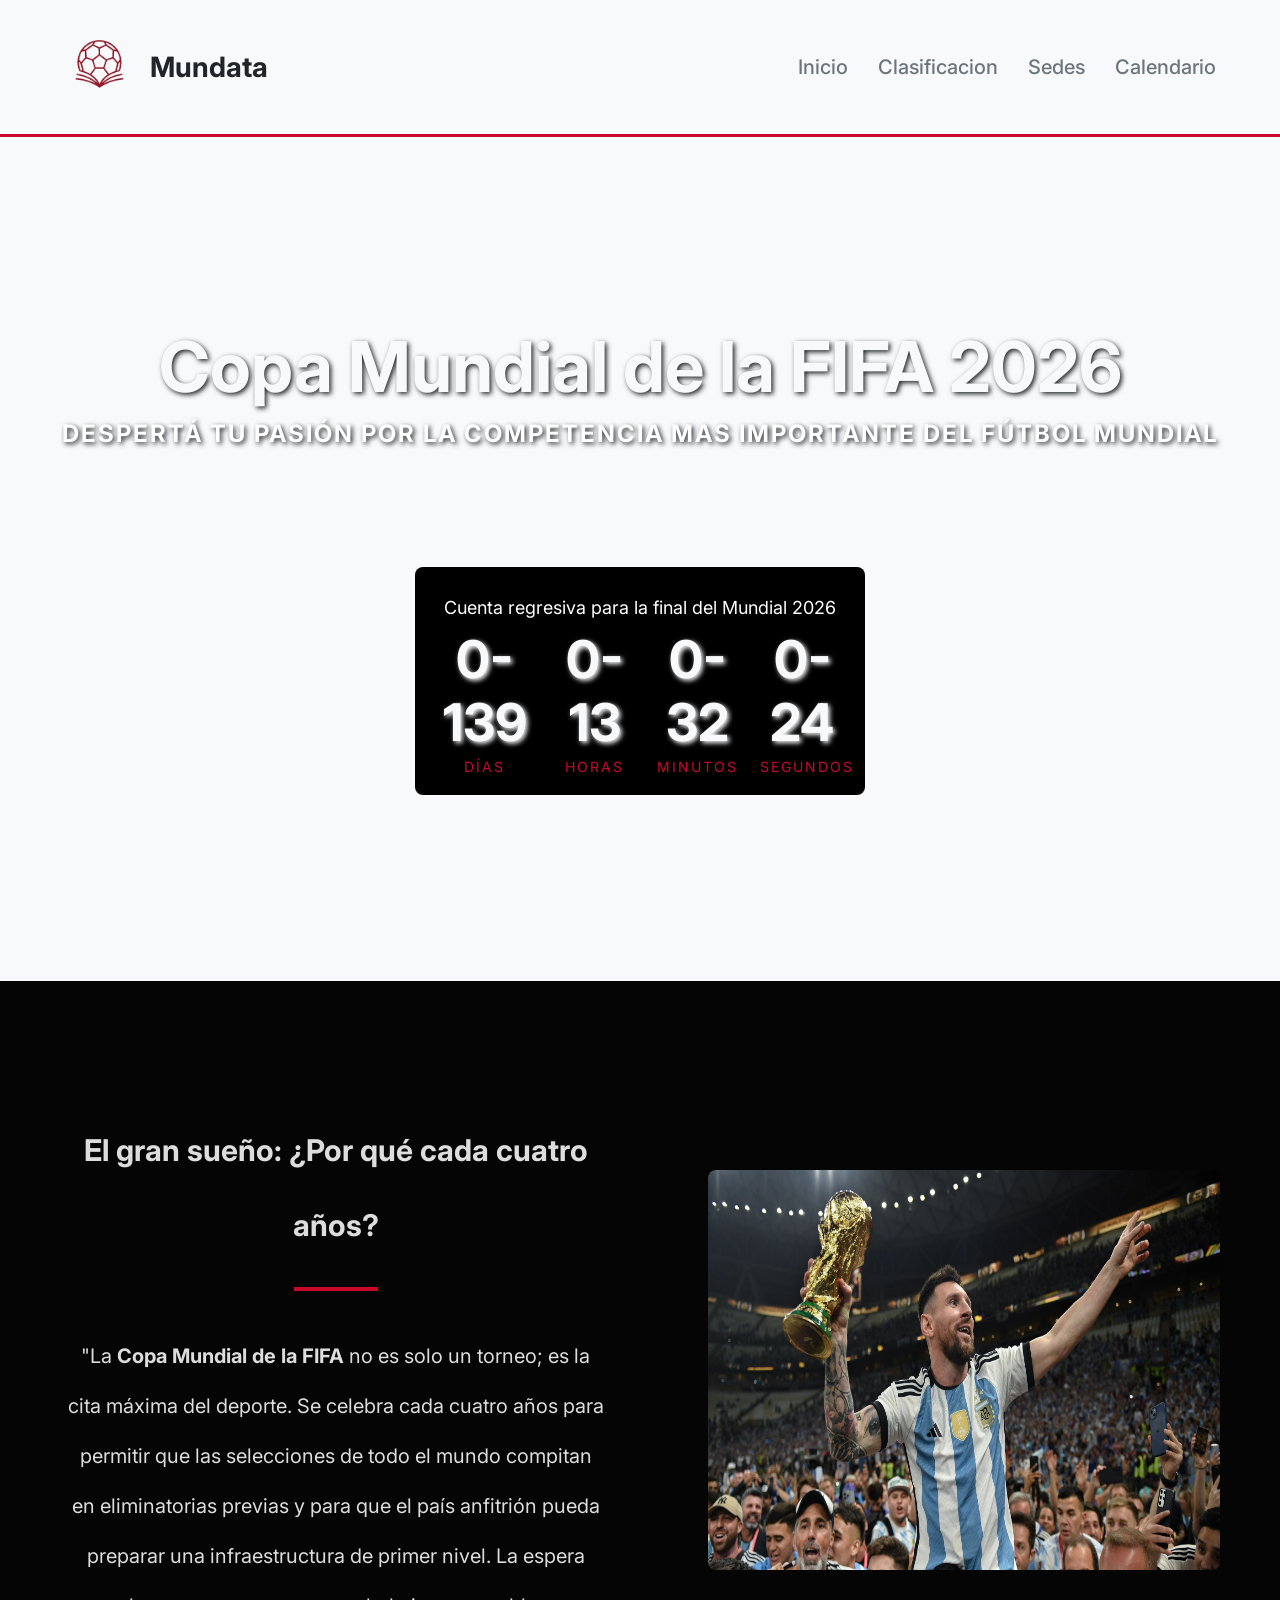
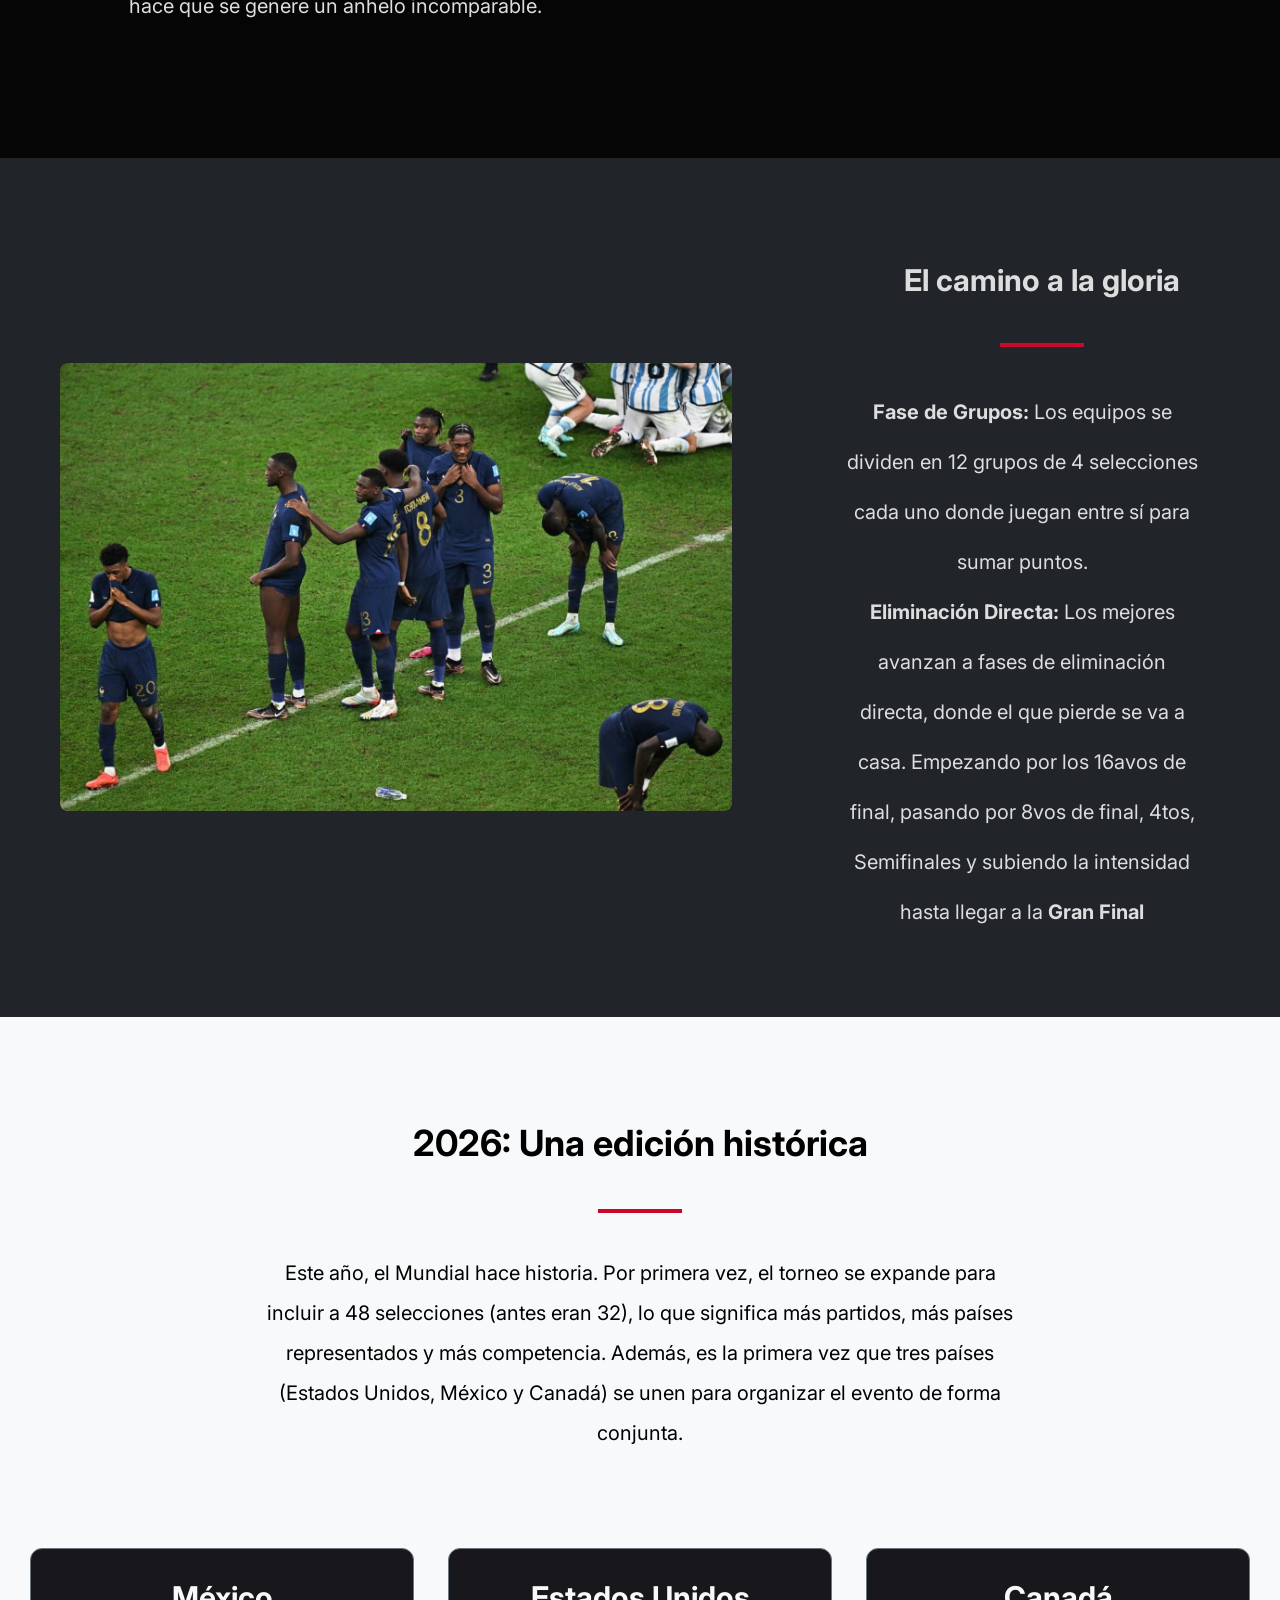
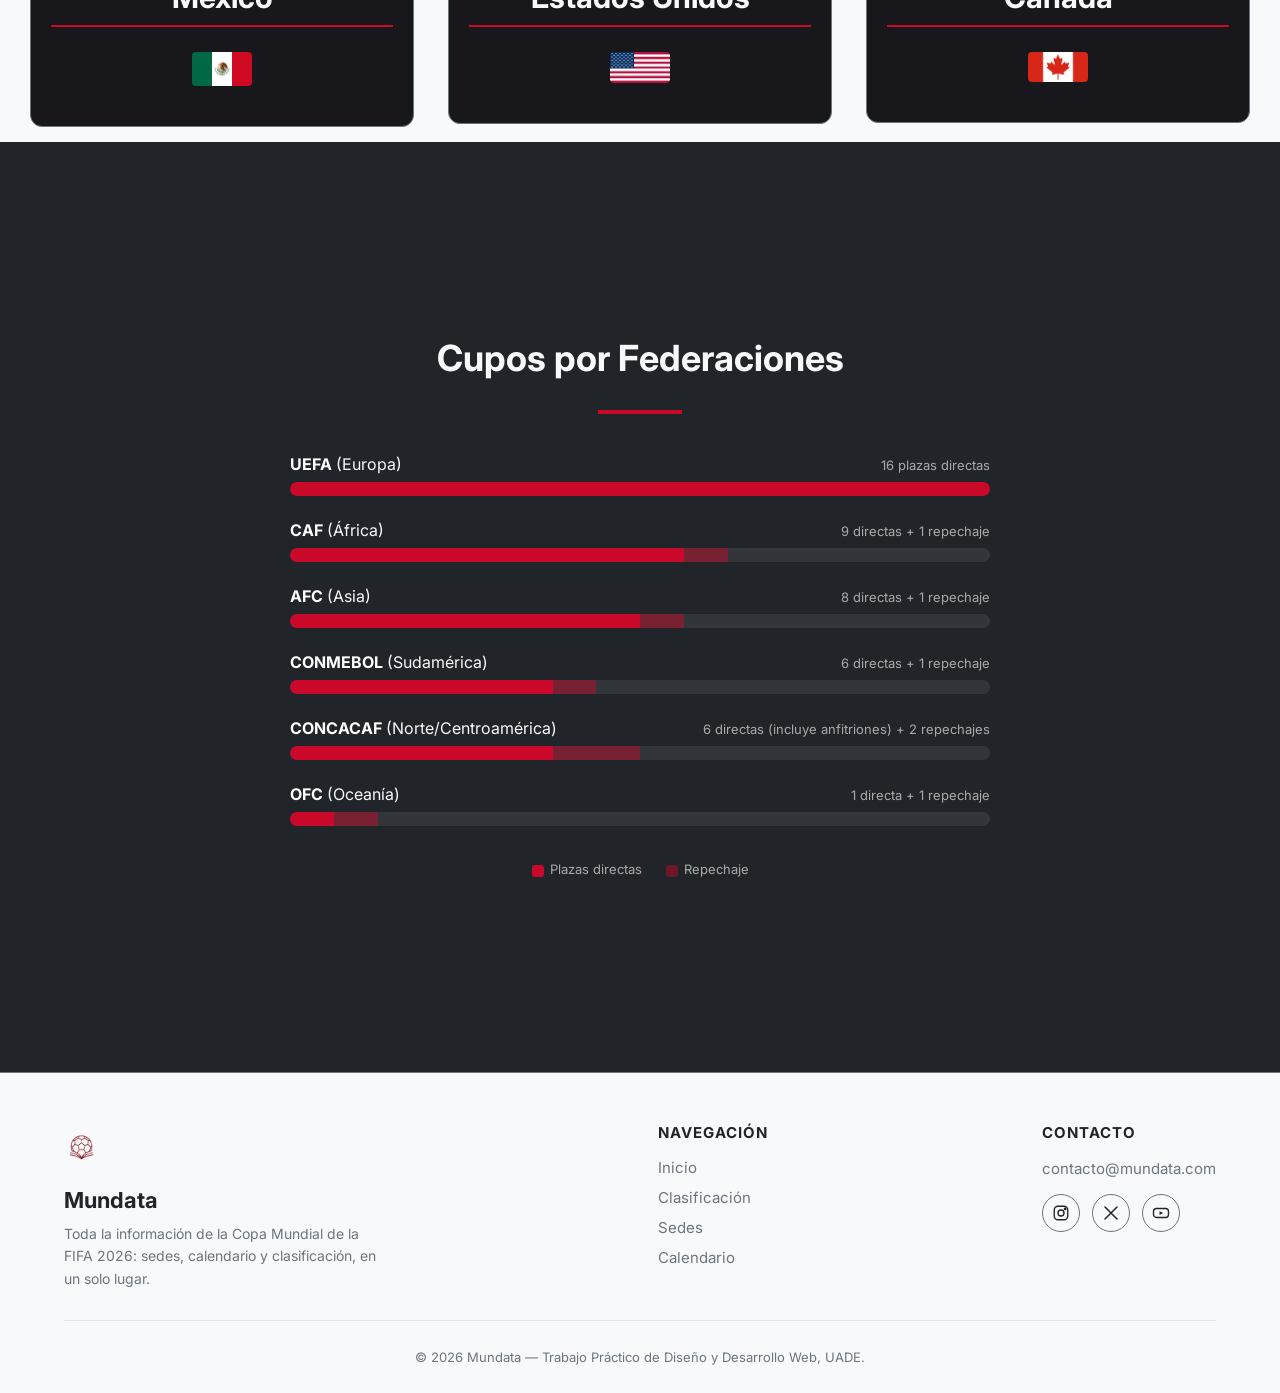
==== commit f1a7c10b: "JQuery agregado" ====
--- a/index.html
+++ b/index.html
@@ -8,6 +8,8 @@
     <link href="https://fonts.googleapis.com/css2?family=Inter:ital,opsz,wght@0,14..32,100..900;1,14..32,100..900&display=swap" rel="stylesheet" />
     <link href="index.css" rel="stylesheet" />
     <title>Mundata</title>
+    <script src="https://code.jquery.com/jquery-3.7.1.min.js"></script>
+
   </head>
 
   <body>
